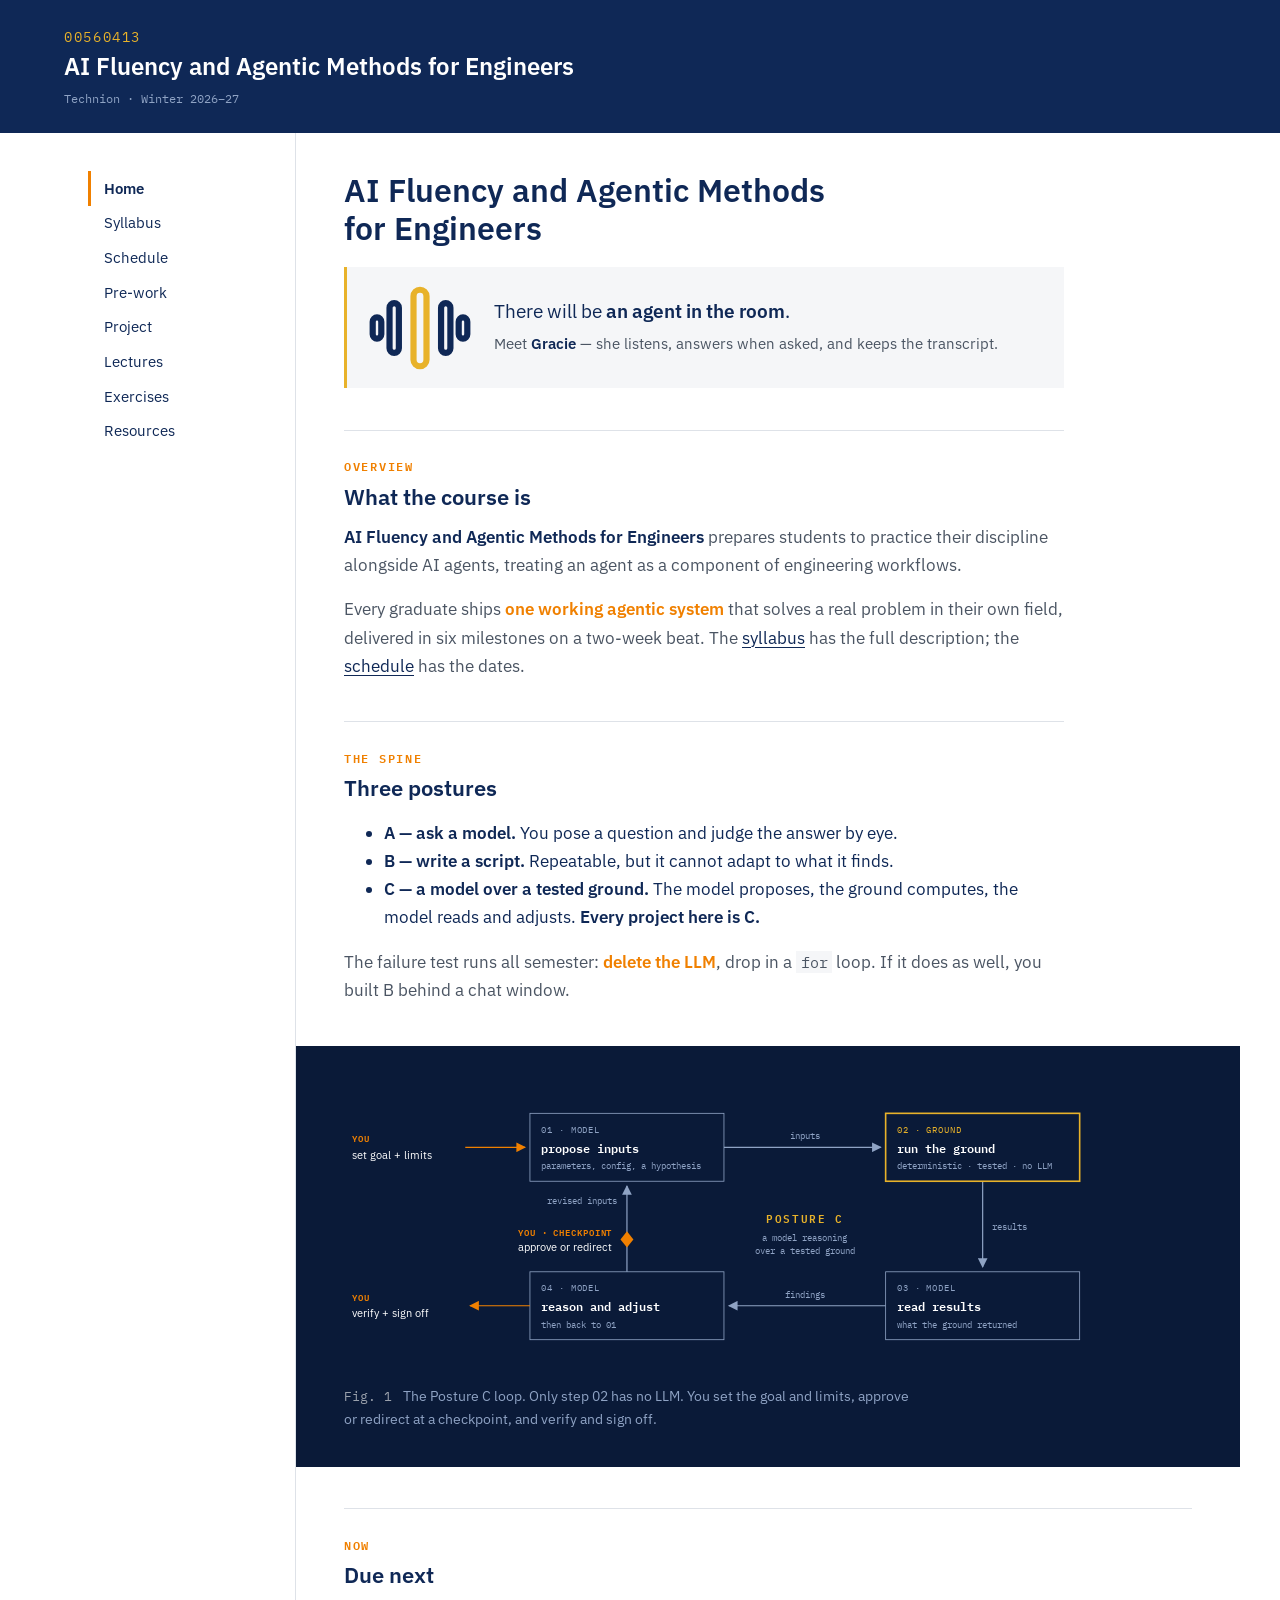
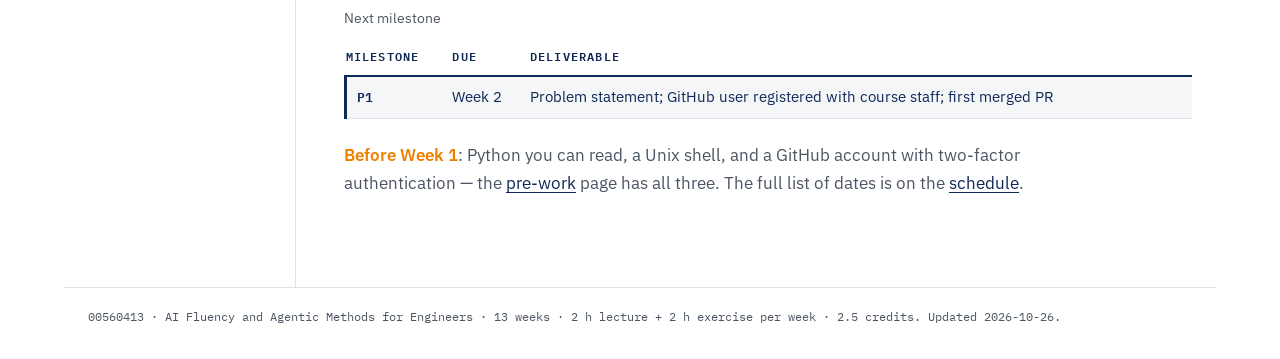
==== index.html @ b2367214 "Posture C loop: show where the human steps in" ====
<!DOCTYPE html>
<html lang="en">
<head>
<meta charset="utf-8">
<meta name="viewport" content="width=device-width, initial-scale=1">
<title>Home · 00560413 AI Fluency and Agentic Methods for Engineers</title>
<link rel="stylesheet" href="assets/site.css">
</head>
<body>
<a class="skip" href="#main">Skip to content</a>
<header class="masthead">
<p class="course-no">00560413</p>
<p class="course-title">AI Fluency and Agentic Methods for Engineers</p>
<p class="course-sub">Technion · Winter 2026–27</p>
</header>
<div class="layout">
<nav aria-label="Site"><ul>
<li><a href="index.html" aria-current="page">Home</a></li>
<li><a href="syllabus/index.html">Syllabus</a></li>
<li><a href="schedule/index.html">Schedule</a></li>
<li><a href="prework/index.html">Pre-work</a></li>
<li><a href="project/index.html">Project</a></li>
<li><a href="lectures/index.html">Lectures</a></li>
<li><a href="exercises/index.html">Exercises</a></li>
<li><a href="resources/index.html">Resources</a></li>
</ul></nav>
<main id="main">
<h1>AI Fluency and Agentic Methods for Engineers</h1>
<div class="hero"><div class="hero-art"><svg class="gracie" viewBox="-4 -4 156 129" role="img" aria-labelledby="gracie-title gracie-desc"><title id="gracie-title">Gracie</title><desc id="gracie-desc">Gracie's mark: five rounded bars of a sound wave, the tallest one gold, rising and falling as if listening.</desc><rect class="g-bar g-bar-0" x="3.05" y="44.50" width="12.90" height="32.00" rx="6.45" vector-effect="non-scaling-stroke"/><rect class="g-bar g-bar-1" x="28.30" y="23.25" width="14.00" height="74.50" rx="7.00" vector-effect="non-scaling-stroke"/><rect class="g-bar g-bar-2" x="64.25" y="3.10" width="19.50" height="114.80" rx="9.75" vector-effect="non-scaling-stroke"/><rect class="g-bar g-bar-3" x="105.60" y="23.30" width="14.00" height="74.40" rx="7.00" vector-effect="non-scaling-stroke"/><rect class="g-bar g-bar-4" x="132.05" y="44.50" width="12.90" height="32.00" rx="6.45" vector-effect="non-scaling-stroke"/></svg></div><div class="hero-copy"><p class="hero-lead">There will be <b>an agent in the room</b>.</p><p class="hero-sub">Meet <b>Gracie</b> — she listens, answers when asked, and keeps the transcript.</p></div></div>
<section id="what" aria-labelledby="what-h">
<p class="eyebrow">Overview</p>
<h2 id="what-h">What the course is</h2>
<p><strong>AI Fluency and Agentic Methods for Engineers</strong> prepares students to practice their discipline alongside AI agents, treating an agent as a component of engineering workflows.</p>
<p>Every graduate ships <span class="key">one working agentic system</span> that solves a real problem in their own field, delivered in six milestones on a two-week beat. The <a href="syllabus/index.html">syllabus</a> has the full description; the <a href="schedule/index.html">schedule</a> has the dates.</p>
</section>
<section id="postures" aria-labelledby="postures-h">
<p class="eyebrow">The spine</p>
<h2 id="postures-h">Three postures</h2>
<ul><li><strong>A — ask a model.</strong> You pose a question and judge the answer by eye.</li><li><strong>B — write a script.</strong> Repeatable, but it cannot adapt to what it finds.</li><li><strong>C — a model over a tested ground.</strong> The model proposes, the ground computes, the model reads and adjusts. <strong>Every project here is C.</strong></li></ul>
<p>The failure test runs all semester: <span class="key">delete the LLM</span>, drop in a <code>for</code> loop. If it does as well, you built B behind a chat window.</p>
</section>
<div class="band"><div class="band-inner">
<figure class="">
<svg class="loop" viewBox="-190 0 950 360" xmlns="http://www.w3.org/2000/svg" role="img" aria-labelledby="loop-t loop-d">
<title id="loop-t">The Posture C loop</title>
<desc id="loop-d">A closed loop of four steps. One: the model proposes inputs. Two: the deterministic, tested ground runs, with no LLM involved. Three: the model reads the results. Four: the model reasons and adjusts, then returns to step one. A human sets the goal and limits before step one, approves or redirects at a checkpoint between step four and step one, and verifies and signs off on the result.</desc>
<defs><marker id="ah" viewBox="0 0 10 10" refX="9" refY="5" markerWidth="8" markerHeight="8" orient="auto"><path class="head" d="M 0 0 L 10 5 L 0 10 z"/></marker><marker id="ah-you" viewBox="0 0 10 10" refX="9" refY="5" markerWidth="8" markerHeight="8" orient="auto"><path class="you-head" d="M 0 0 L 10 5 L 0 10 z"/></marker></defs>
<path class="arrow" d="M 280 82 L 474 82" marker-end="url(#ah)"/>
<text class="alabel" x="380" y="72" text-anchor="middle">inputs</text>
<path class="arrow" d="M 600 124 L 600 230" marker-end="url(#ah)"/>
<text class="alabel" x="612" y="184" text-anchor="start">results</text>
<path class="arrow" d="M 480 278 L 286 278" marker-end="url(#ah)"/>
<text class="alabel" x="380" y="268" text-anchor="middle">findings</text>
<path class="arrow" d="M 160 236 L 160 130" marker-end="url(#ah)"/>
<text class="alabel" x="148" y="152" text-anchor="end">revised inputs</text>
<g class="node"><rect x="40" y="40" width="240" height="84"/><text class="tag" x="54" y="64">01 · MODEL</text><text class="name" x="54" y="89">propose inputs</text><text class="sub" x="54" y="109">parameters, config, a hypothesis</text></g>
<g class="node ground"><rect x="480" y="40" width="240" height="84"/><text class="tag" x="494" y="64">02 · GROUND</text><text class="name" x="494" y="89">run the ground</text><text class="sub" x="494" y="109">deterministic · tested · no LLM</text></g>
<g class="node"><rect x="480" y="236" width="240" height="84"/><text class="tag" x="494" y="260">03 · MODEL</text><text class="name" x="494" y="285">read results</text><text class="sub" x="494" y="305">what the ground returned</text></g>
<g class="node"><rect x="40" y="236" width="240" height="84"/><text class="tag" x="54" y="260">04 · MODEL</text><text class="name" x="54" y="285">reason and adjust</text><text class="sub" x="54" y="305">then back to 01</text></g>
<text class="centre" x="380" y="176" text-anchor="middle">POSTURE C</text>
<text class="centre-sub" x="380" y="198" text-anchor="middle">a model reasoning</text>
<text class="centre-sub" x="380" y="214" text-anchor="middle">over a tested ground</text>
<g class="you"><text class="tag" x="-180" y="76">YOU</text><text class="role" x="-180" y="96">set goal + limits</text><path class="arrow" d="M -40 82 L 34 82" marker-end="url(#ah-you)"/></g>
<g class="you"><path class="gate" d="M 160 186 L 168 196 L 160 206 L 152 196 Z"/><text class="tag" x="142" y="192" text-anchor="end">YOU · CHECKPOINT</text><text class="role" x="142" y="210" text-anchor="end">approve or redirect</text></g>
<g class="you"><path class="arrow" d="M 40 278 L -34 278" marker-end="url(#ah-you)"/><text class="tag" x="-180" y="272">YOU</text><text class="role" x="-180" y="292">verify + sign off</text></g>
</svg>
<figcaption><span class="fignum">Fig. 1</span> The Posture C loop. Only step 02 has no LLM. You set the goal and limits, approve or redirect at a checkpoint, and verify and sign off.</figcaption>
</figure>
</div></div>
<section id="due" aria-labelledby="due-h">
<p class="eyebrow">Now</p>
<h2 id="due-h">Due next</h2>
<div class="table-wrap"><table>
<caption>Next milestone</caption>
<thead><tr>
<th scope="col">Milestone</th>
<th scope="col">Due</th>
<th scope="col">Deliverable</th>
</tr></thead><tbody>
<tr class="hl">
<th scope="row"><span class="mono">P1</span></th>
<td>Week 2</td>
<td>Problem statement; GitHub user registered with course staff; first merged PR</td>
</tr>
</tbody></table></div>
<p><span class="key">Before Week 1</span>: Python you can read, a Unix shell, and a GitHub account with two-factor authentication — the <a href="prework/index.html">pre-work</a> page has all three. The full list of dates is on the <a href="schedule/index.html">schedule</a>.</p>
</section>
</main>
</div>
<footer>
<p>00560413 · AI Fluency and Agentic Methods for Engineers · 13 weeks · 2 h lecture + 2 h exercise per week · 2.5 credits. Updated 2026-10-26.</p>
</footer>
</body>
</html>
---- assets/site.css ----
/* Fonts: IBM Plex (OFL), self-hosted. */
@font-face{font-family:"IBM Plex Sans";font-style:normal;font-weight:400;font-display:swap;src:url("fonts/ibm-plex-sans-latin-400-normal.woff2") format("woff2")}
@font-face{font-family:"IBM Plex Sans";font-style:italic;font-weight:400;font-display:swap;src:url("fonts/ibm-plex-sans-latin-400-italic.woff2") format("woff2")}
@font-face{font-family:"IBM Plex Sans";font-style:normal;font-weight:600;font-display:swap;src:url("fonts/ibm-plex-sans-latin-600-normal.woff2") format("woff2")}
@font-face{font-family:"IBM Plex Mono";font-style:normal;font-weight:400;font-display:swap;src:url("fonts/ibm-plex-mono-latin-400-normal.woff2") format("woff2")}
@font-face{font-family:"IBM Plex Mono";font-style:normal;font-weight:600;font-display:swap;src:url("fonts/ibm-plex-mono-latin-600-normal.woff2") format("woff2")}

:root{
  --navy:#0F2856; --deep-navy:#0A1A38; --white:#FFFFFF; --gold:#E8B22A;
  --orange:#F08000; --green:#2C7A3E; --crimson:#B11E2E; --steel:#8FA3C4;
  --body-gray:#4B5563; --muted:#9AA1AC; --hairline:#DEE2E8; --panel:#F5F6F8;
  --sans:"IBM Plex Sans",system-ui,-apple-system,"Segoe UI",Helvetica,Arial,sans-serif;
  --mono:"IBM Plex Mono",ui-monospace,"SF Mono",Menlo,Consolas,"Liberation Mono",monospace;
  --measure:72ch; --nav:13rem;
  /* SVG theme; overridden in print */
  --svg-fg:#FFFFFF; --svg-sub:var(--steel); --svg-line:var(--steel); --svg-accent:var(--gold);
}
*{box-sizing:border-box}
html{font-size:100%;-webkit-text-size-adjust:100%}
body{margin:0;background:var(--white);color:var(--navy);font-family:var(--sans);font-size:1.0625rem;line-height:1.65}
.skip{position:absolute;left:.5rem;top:-4rem;background:var(--white);color:var(--navy);border:2px solid var(--navy);padding:.4rem .8rem;z-index:10;font-family:var(--mono);font-size:.85rem}
.skip:focus{top:.5rem}
a{color:var(--navy);text-decoration:underline;text-decoration-thickness:1px;text-underline-offset:.18em}
a:hover{text-decoration-thickness:2px}
a:focus-visible{outline:2px solid var(--orange);outline-offset:2px}
code,.mono{font-family:var(--mono);font-size:.9em}
code{background:var(--panel);padding:.05em .3em}

/* Masthead: the navy band */
.masthead{background:var(--navy);padding:1.6rem max(1.5rem,calc((100vw - 72rem)/2)) 1.5rem}
.masthead p{margin:0}
.course-no{font-family:var(--mono);font-size:.85rem;letter-spacing:.12em;color:var(--gold)}
.course-title{font-size:1.5rem;font-weight:600;line-height:1.3;color:var(--white);margin-top:.2rem!important}
.course-sub{font-family:var(--mono);font-size:.78rem;color:var(--steel);margin-top:.35rem!important}

/* Layout */
.layout{display:grid;grid-template-columns:var(--nav) minmax(0,1fr);max-width:72rem;margin:0 auto;padding:0 1.5rem}
nav{border-right:1px solid var(--hairline);padding:2.4rem 1rem 2rem 0}
nav ul{list-style:none;margin:0;padding:0;position:sticky;top:1.5rem}
nav li{margin:0}
nav a,nav .pending{display:block;padding:.3rem 0 .3rem .8rem;border-left:3px solid transparent;text-decoration:none;font-size:.95rem}
nav a:hover{text-decoration:underline}
nav a[aria-current]{font-weight:600;border-left-color:var(--orange)}
nav .pending{color:var(--body-gray)}
nav small{font-family:var(--mono);font-size:.7rem}
main{padding:2.4rem 0 3rem 3rem;min-width:0}
main>*{max-width:var(--measure)}
main>.band,main>section:has(table){max-width:none}

h1{font-size:2rem;line-height:1.2;font-weight:600;margin:0 0 1.2rem;max-width:26ch}
h2{font-size:1.35rem;line-height:1.3;font-weight:600;margin:0 0 .8rem}
section{margin:0 0 2.6rem;padding-top:1.6rem;border-top:1px solid var(--hairline)}
section>p,section>aside{max-width:var(--measure)}
p{margin:0 0 1rem;color:var(--body-gray)}
strong{color:var(--navy);font-weight:600}
.eyebrow{font-family:var(--mono);font-size:.78rem;font-weight:600;letter-spacing:.14em;text-transform:uppercase;color:var(--orange);margin:0 0 .35rem}
.key{color:var(--orange);font-weight:600}

/* Callout: text colour and a hairline rule, no filled box */
.callout{border-left:2px solid var(--hairline);padding:.1rem 0 .1rem 1rem;margin:1.4rem 0}
.callout p{margin:0}
.callout .label{font-family:var(--mono);font-size:.85rem}
.callout.good .label{color:var(--green)}
.callout.warn .label{color:var(--crimson)}

/* Figures */
figure{margin:0}
figcaption{font-size:.88rem;color:var(--body-gray);margin-top:.8rem;max-width:var(--measure)}
.fignum{font-family:var(--mono);font-size:.8rem;color:var(--muted);margin-right:.5rem}
.band{background:var(--deep-navy);margin:2.6rem calc(-1 * 3rem) 2.6rem calc(-1 * 3rem);padding:2.2rem 3rem}
.band-inner{max-width:48rem}
.band figcaption{color:var(--steel)}
svg.loop{display:block;width:100%;height:auto;font-family:var(--mono)}
.loop .node rect{fill:none;stroke:var(--svg-line);stroke-width:1}
.loop .node.ground rect{stroke:var(--svg-accent);stroke-width:2}
.loop .tag{font-size:11px;letter-spacing:.1em;fill:var(--svg-sub)}
.loop .ground .tag{fill:var(--svg-accent)}
.loop .name{font-size:15px;font-weight:600;fill:var(--svg-fg)}
.loop .sub{font-size:11px;fill:var(--svg-sub)}
.loop .arrow{fill:none;stroke:var(--svg-line);stroke-width:1.5}
.loop .head{fill:var(--svg-line)}
.loop .alabel{font-size:11px;fill:var(--svg-sub)}
.loop .centre{font-size:14px;font-weight:600;letter-spacing:.14em;fill:var(--svg-accent)}
.loop .centre-sub{font-size:11px;fill:var(--svg-sub)}
/* The human marks, in orange: the one colour in the figure that is not the machine's. */
.loop .you .tag{fill:var(--orange);font-weight:600}
.loop .you .role{font-family:var(--sans);font-size:13px;fill:var(--svg-fg)}
.loop .you .arrow{stroke:var(--orange)}
.loop .you-head,.loop .gate{fill:var(--orange)}

/* Tables */
.table-wrap{overflow-x:auto;margin:1.2rem 0 1.4rem}
table{border-collapse:collapse;width:100%;font-size:.93rem;line-height:1.45}
caption{caption-side:top;text-align:left;font-size:.88rem;color:var(--body-gray);padding-bottom:.6rem;max-width:var(--measure)}
th,td{text-align:left;vertical-align:top;padding:.6rem .8rem .6rem 0;border-bottom:1px solid var(--hairline)}
thead th{font-family:var(--mono);font-size:.75rem;font-weight:600;letter-spacing:.1em;text-transform:uppercase;border-bottom:2px solid var(--navy);color:var(--navy)}
tbody th{font-family:var(--mono);font-weight:600;white-space:nowrap}
tr.hl>*{background:var(--panel)}
tr.hl>:first-child{padding-left:.6rem}
tr.hl>th:first-child{border-left:3px solid var(--navy)}
.note{display:block;font-size:.85rem;color:var(--body-gray);font-style:italic;margin-top:.15rem}
.none{color:var(--body-gray)}
table.schedule td:nth-child(2){width:30%}
table.schedule td:nth-child(3){width:20%}
table.schedule tr.open td:nth-child(2) strong{font-family:var(--mono)}
tr.open>*{border-bottom-style:dashed}

footer{border-top:1px solid var(--hairline);max-width:72rem;margin:0 auto;padding:1.2rem 1.5rem 2rem}
footer p{font-family:var(--mono);font-size:.75rem;color:var(--body-gray);margin:0}

/* ---- Hero: Gracie -------------------------------------------------------
   Small on purpose. A hairline rule and a panel tint, no filled colour block:
   the house rule is that meaning travels in the text, and a hero that shouts
   would be the first thing on the site to break it. */
/* Gold, not orange, for the rule. Orange already means "you are here" in the nav and marks the
   one key term per section; spending it on decoration would blunt it. Gold ties the rule to
   Gracie's own voice bars, which is the only thing in the hero it should be pointing at. */
.hero{display:flex;align-items:center;gap:1.4rem;margin:0 0 2.6rem;padding:1.1rem 1.3rem;
      background:var(--panel);border-left:3px solid var(--gold)}
.hero-art{flex:0 0 auto;line-height:0}
.hero-copy{min-width:0}
.hero-lead{font-size:1.18rem;line-height:1.35;margin:0!important;color:var(--navy)}
.hero-sub{font-size:.95rem;line-height:1.55;margin:.45rem 0 0!important;color:var(--body-gray)}
.hero-sub b{color:var(--navy)}

.gracie{width:104px;height:auto;display:block}
/* Gracie's mark is drawn with strokes, like the master icon: pills, not slabs. */
.g-bar{fill:none;stroke:var(--navy);stroke-width:6.2}
.g-bar-2{stroke:var(--gold)}
/* The bars breathe. `fill-box` puts each bar's origin at its own centre, so the row grows
   about the shared centre line the way the logo is built; `non-scaling-stroke` on the rects
   keeps the outline from fattening as they scale, which is what would make a traced logo stop
   looking like the logo. Phases are offset so it reads as a voice and not a heartbeat. */
.g-bar{transform-box:fill-box;transform-origin:50% 50%;
       animation:g-talk 1.2s linear infinite}

/* Why this is a sampled sine on `linear` and not two keyframes on `ease-in-out alternate`,
   which is what it was until 2026-10-26 and read as if the animation kept lagging:
   `ease-in-out` leaves AND arrives at zero velocity, and `alternate` makes the next swing
   start from that same stopped end, so the two flat parts meet and every bar visibly holds
   still at the top and at the bottom of each swing. Five bars each stalling twice a cycle is
   the stutter, and no amount of re-timing a two-keyframe alternate removes it, because the
   dwell is the timing function's shape rather than its duration.
   A sine never stops; it only reverses. These are its values at eighths of a turn, which
   `linear` then joins with straight segments. Eighths on purpose: the peak lands exactly on
   the 25% keyframe and the trough on 75%, so neither extreme sits between two equal samples
   where linear interpolation would reintroduce the flat spot this is here to remove. */
@keyframes g-talk{
  0%     {transform:scaleY(.890)}
  12.5%  {transform:scaleY(.968)}
  25%    {transform:scaleY(1)}
  37.5%  {transform:scaleY(.968)}
  50%    {transform:scaleY(.890)}
  62.5%  {transform:scaleY(.812)}
  75%    {transform:scaleY(.780)}
  87.5%  {transform:scaleY(.812)}
  100%   {transform:scaleY(.890)}
}
/* Floor at .78, not lower. This is a brand mark before it is a toy: at .62 the two short outer
   pills collapse to circles and the thing stops being Gracie's logo while it moves. The sine
   is centred on .89 so that floor and a ceiling of 1 are the two ends of one swing. */

/* Five close-but-unequal periods rather than one period with five offsets. With a shared
   period the whole row re-synchronises on every cycle and the eye catches the repeat, which
   is the other thing that makes a loop look mechanical. These do not share a common multiple
   worth noticing, so the row keeps rearranging itself. The negative delays start each bar
   mid-swing, so nothing lines up at load either. */
.g-bar-0{animation-duration:1.13s;animation-delay:-.81s}
.g-bar-1{animation-duration:1.31s;animation-delay:-.29s}
.g-bar-2{animation-duration:1.19s;animation-delay:-.62s}
.g-bar-3{animation-duration:1.37s;animation-delay:-.11s}
.g-bar-4{animation-duration:1.07s;animation-delay:-.47s}

@media (prefers-reduced-motion:reduce){
  .g-bar{animation:none;transform:none}
}

@media (max-width:52rem){
  .layout{display:block}
  nav{border-right:0;border-bottom:1px solid var(--hairline);padding:1rem 0}
  nav ul{position:static;display:flex;flex-wrap:wrap;gap:0 1.2rem}
  nav a,nav .pending{border-left:0;border-bottom:3px solid transparent;padding:.3rem 0}
  nav a[aria-current]{border-bottom-color:var(--orange)}
  main{padding:1.6rem 0 2rem}
  .band{margin-left:-1.5rem;margin-right:-1.5rem;padding:1.6rem 1.5rem}
  .masthead{padding-left:1.5rem;padding-right:1.5rem}
  .table-wrap table{min-width:40rem}
  .hero{gap:1rem;padding:1rem}
  .gracie{width:64px}
  .hero-lead{font-size:1.05rem}
}

@media print{
  @page{size:A4;margin:16mm 14mm}
  :root{--svg-fg:#0F2856;--svg-sub:#4B5563;--svg-line:#0F2856;--svg-accent:#0F2856}
  body{font-size:10pt;line-height:1.45;color:#000}
  .skip,nav{display:none}
  .masthead{background:none;padding:0 0 .6rem;border-bottom:1.5pt solid var(--navy)}
  .course-no,.course-title,.course-sub{color:var(--navy)}
  .layout{display:block;padding:0;max-width:none}
  main{padding:1rem 0}
  main>*,main>section:has(table){max-width:none}
  .band{background:none;margin:1rem 0;padding:0;border-top:1px solid var(--hairline);border-bottom:1px solid var(--hairline)}
  .band-inner{max-width:none;padding:1rem 0}
  .band figcaption{color:var(--body-gray)}
  a{color:var(--navy)}
  main a[href]::after{content:" (" attr(href) ")";font-family:var(--mono);font-size:.8em;color:var(--body-gray);word-break:break-all}
  section,tr,figure{break-inside:avoid}
  h1,h2{break-after:avoid}
  .table-wrap{overflow:visible}
  table{font-size:8.5pt}
  .table-wrap table{min-width:0}
  tr.hl>*{background:none}
  tr.hl>th:first-child{border-left:3px solid #000}
  thead{display:table-header-group}
  footer{padding:.6rem 0 0}
}
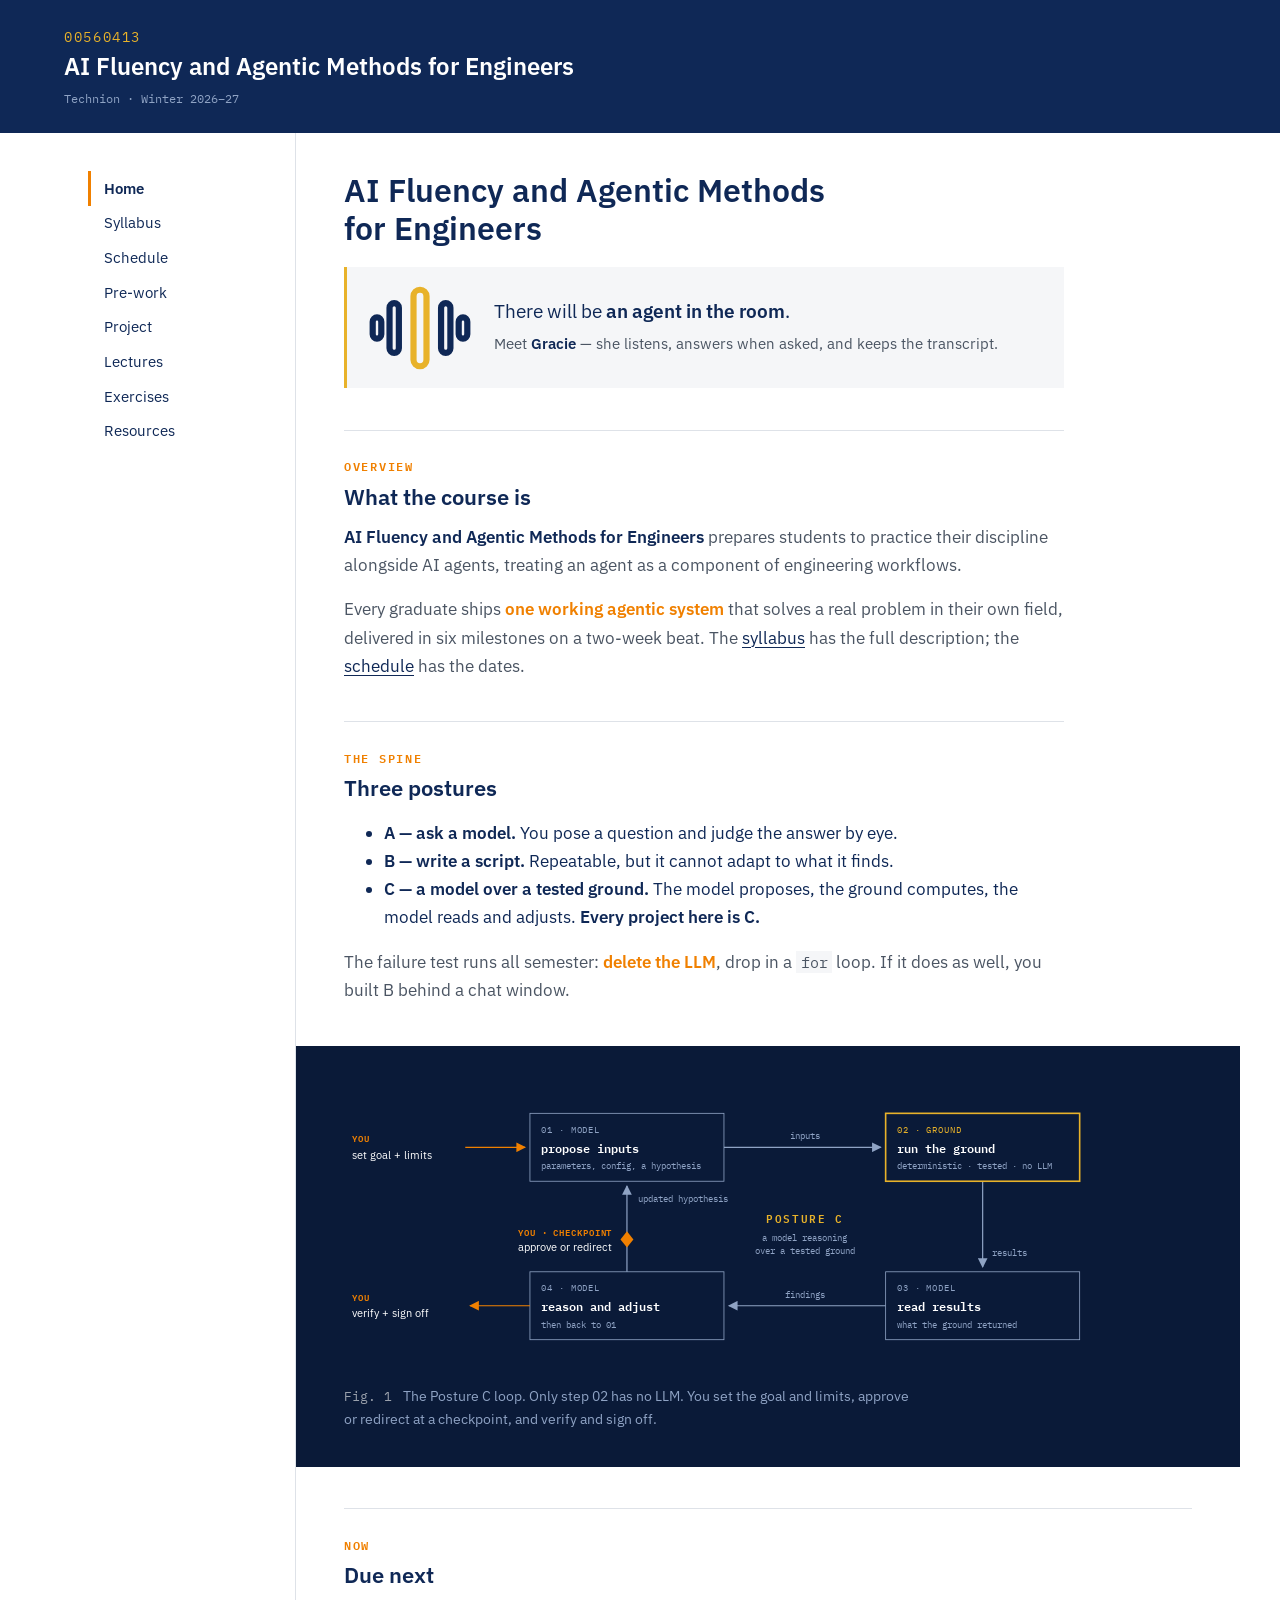
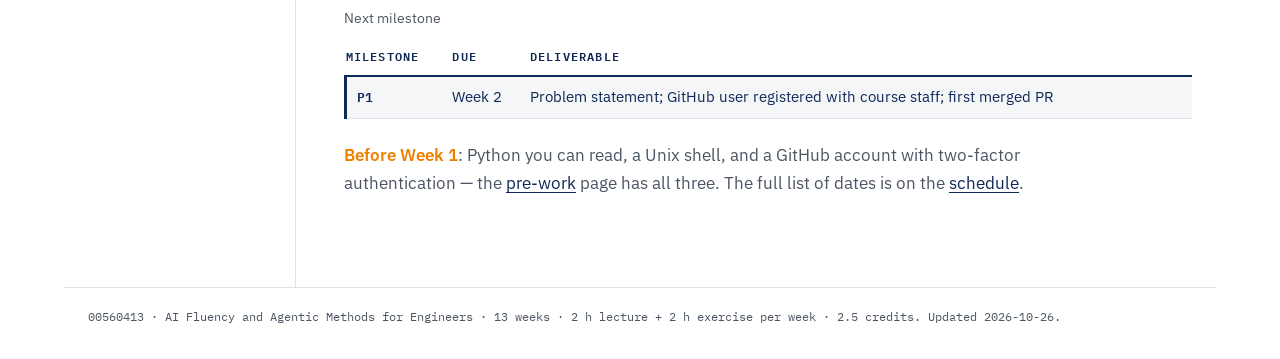
==== commit 19804f9b: "Posture C loop: 'updated hypothesis' on the return arrow" ====
--- a/index.html
+++ b/index.html
@@ -48,11 +48,11 @@
 <path class="arrow" d="M 280 82 L 474 82" marker-end="url(#ah)"/>
 <text class="alabel" x="380" y="72" text-anchor="middle">inputs</text>
 <path class="arrow" d="M 600 124 L 600 230" marker-end="url(#ah)"/>
-<text class="alabel" x="612" y="184" text-anchor="start">results</text>
+<text class="alabel" x="612" y="216" text-anchor="start">results</text>
 <path class="arrow" d="M 480 278 L 286 278" marker-end="url(#ah)"/>
 <text class="alabel" x="380" y="268" text-anchor="middle">findings</text>
 <path class="arrow" d="M 160 236 L 160 130" marker-end="url(#ah)"/>
-<text class="alabel" x="148" y="152" text-anchor="end">revised inputs</text>
+<text class="alabel" x="174" y="150" text-anchor="start">updated hypothesis</text>
 <g class="node"><rect x="40" y="40" width="240" height="84"/><text class="tag" x="54" y="64">01 · MODEL</text><text class="name" x="54" y="89">propose inputs</text><text class="sub" x="54" y="109">parameters, config, a hypothesis</text></g>
 <g class="node ground"><rect x="480" y="40" width="240" height="84"/><text class="tag" x="494" y="64">02 · GROUND</text><text class="name" x="494" y="89">run the ground</text><text class="sub" x="494" y="109">deterministic · tested · no LLM</text></g>
 <g class="node"><rect x="480" y="236" width="240" height="84"/><text class="tag" x="494" y="260">03 · MODEL</text><text class="name" x="494" y="285">read results</text><text class="sub" x="494" y="305">what the ground returned</text></g>
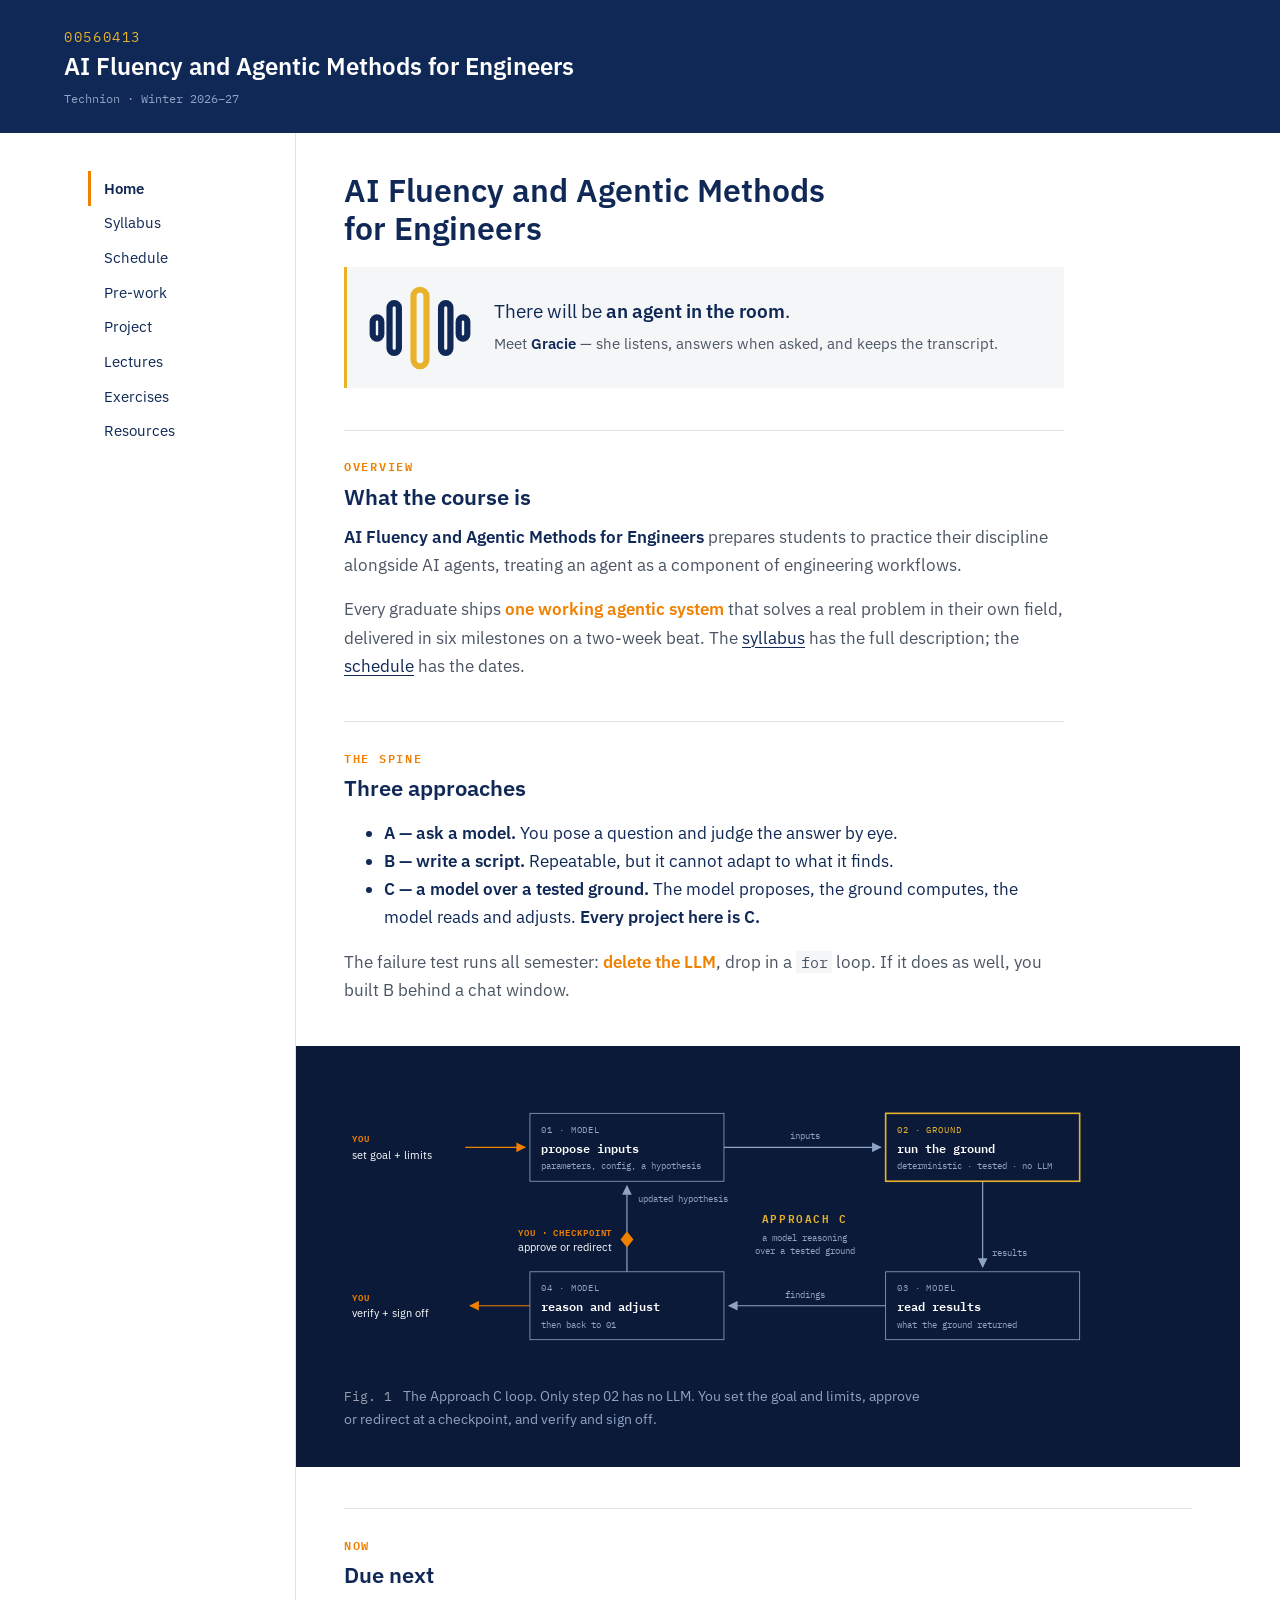
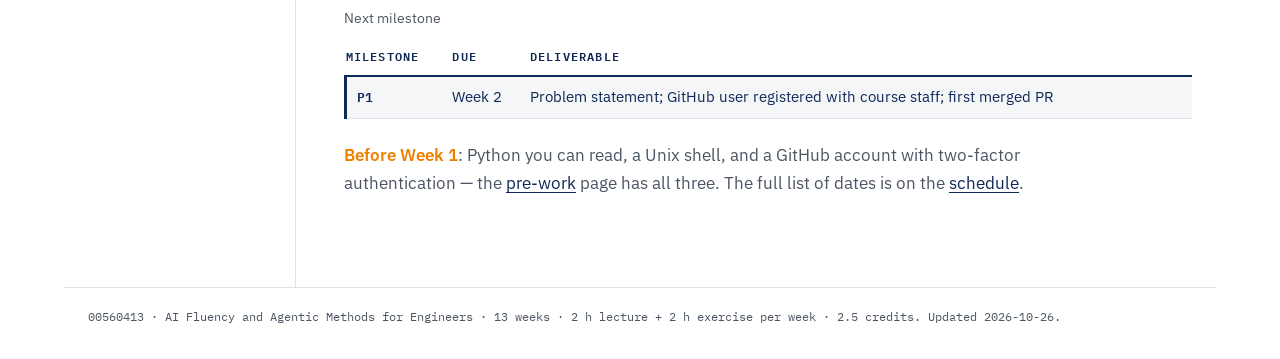
==== commit 4d198f7b: "Publish site: three postures renamed to three approaches" ====
--- a/index.html
+++ b/index.html
@@ -33,16 +33,16 @@
 <p><strong>AI Fluency and Agentic Methods for Engineers</strong> prepares students to practice their discipline alongside AI agents, treating an agent as a component of engineering workflows.</p>
 <p>Every graduate ships <span class="key">one working agentic system</span> that solves a real problem in their own field, delivered in six milestones on a two-week beat. The <a href="syllabus/index.html">syllabus</a> has the full description; the <a href="schedule/index.html">schedule</a> has the dates.</p>
 </section>
-<section id="postures" aria-labelledby="postures-h">
+<section id="approaches" aria-labelledby="approaches-h">
 <p class="eyebrow">The spine</p>
-<h2 id="postures-h">Three postures</h2>
+<h2 id="approaches-h">Three approaches</h2>
 <ul><li><strong>A — ask a model.</strong> You pose a question and judge the answer by eye.</li><li><strong>B — write a script.</strong> Repeatable, but it cannot adapt to what it finds.</li><li><strong>C — a model over a tested ground.</strong> The model proposes, the ground computes, the model reads and adjusts. <strong>Every project here is C.</strong></li></ul>
 <p>The failure test runs all semester: <span class="key">delete the LLM</span>, drop in a <code>for</code> loop. If it does as well, you built B behind a chat window.</p>
 </section>
 <div class="band"><div class="band-inner">
 <figure class="">
 <svg class="loop" viewBox="-190 0 950 360" xmlns="http://www.w3.org/2000/svg" role="img" aria-labelledby="loop-t loop-d">
-<title id="loop-t">The Posture C loop</title>
+<title id="loop-t">The Approach C loop</title>
 <desc id="loop-d">A closed loop of four steps. One: the model proposes inputs. Two: the deterministic, tested ground runs, with no LLM involved. Three: the model reads the results. Four: the model reasons and adjusts, then returns to step one. A human sets the goal and limits before step one, approves or redirects at a checkpoint between step four and step one, and verifies and signs off on the result.</desc>
 <defs><marker id="ah" viewBox="0 0 10 10" refX="9" refY="5" markerWidth="8" markerHeight="8" orient="auto"><path class="head" d="M 0 0 L 10 5 L 0 10 z"/></marker><marker id="ah-you" viewBox="0 0 10 10" refX="9" refY="5" markerWidth="8" markerHeight="8" orient="auto"><path class="you-head" d="M 0 0 L 10 5 L 0 10 z"/></marker></defs>
 <path class="arrow" d="M 280 82 L 474 82" marker-end="url(#ah)"/>
@@ -57,14 +57,14 @@
 <g class="node ground"><rect x="480" y="40" width="240" height="84"/><text class="tag" x="494" y="64">02 · GROUND</text><text class="name" x="494" y="89">run the ground</text><text class="sub" x="494" y="109">deterministic · tested · no LLM</text></g>
 <g class="node"><rect x="480" y="236" width="240" height="84"/><text class="tag" x="494" y="260">03 · MODEL</text><text class="name" x="494" y="285">read results</text><text class="sub" x="494" y="305">what the ground returned</text></g>
 <g class="node"><rect x="40" y="236" width="240" height="84"/><text class="tag" x="54" y="260">04 · MODEL</text><text class="name" x="54" y="285">reason and adjust</text><text class="sub" x="54" y="305">then back to 01</text></g>
-<text class="centre" x="380" y="176" text-anchor="middle">POSTURE C</text>
+<text class="centre" x="380" y="176" text-anchor="middle">APPROACH C</text>
 <text class="centre-sub" x="380" y="198" text-anchor="middle">a model reasoning</text>
 <text class="centre-sub" x="380" y="214" text-anchor="middle">over a tested ground</text>
 <g class="you"><text class="tag" x="-180" y="76">YOU</text><text class="role" x="-180" y="96">set goal + limits</text><path class="arrow" d="M -40 82 L 34 82" marker-end="url(#ah-you)"/></g>
 <g class="you"><path class="gate" d="M 160 186 L 168 196 L 160 206 L 152 196 Z"/><text class="tag" x="142" y="192" text-anchor="end">YOU · CHECKPOINT</text><text class="role" x="142" y="210" text-anchor="end">approve or redirect</text></g>
 <g class="you"><path class="arrow" d="M 40 278 L -34 278" marker-end="url(#ah-you)"/><text class="tag" x="-180" y="272">YOU</text><text class="role" x="-180" y="292">verify + sign off</text></g>
 </svg>
-<figcaption><span class="fignum">Fig. 1</span> The Posture C loop. Only step 02 has no LLM. You set the goal and limits, approve or redirect at a checkpoint, and verify and sign off.</figcaption>
+<figcaption><span class="fignum">Fig. 1</span> The Approach C loop. Only step 02 has no LLM. You set the goal and limits, approve or redirect at a checkpoint, and verify and sign off.</figcaption>
 </figure>
 </div></div>
 <section id="due" aria-labelledby="due-h">
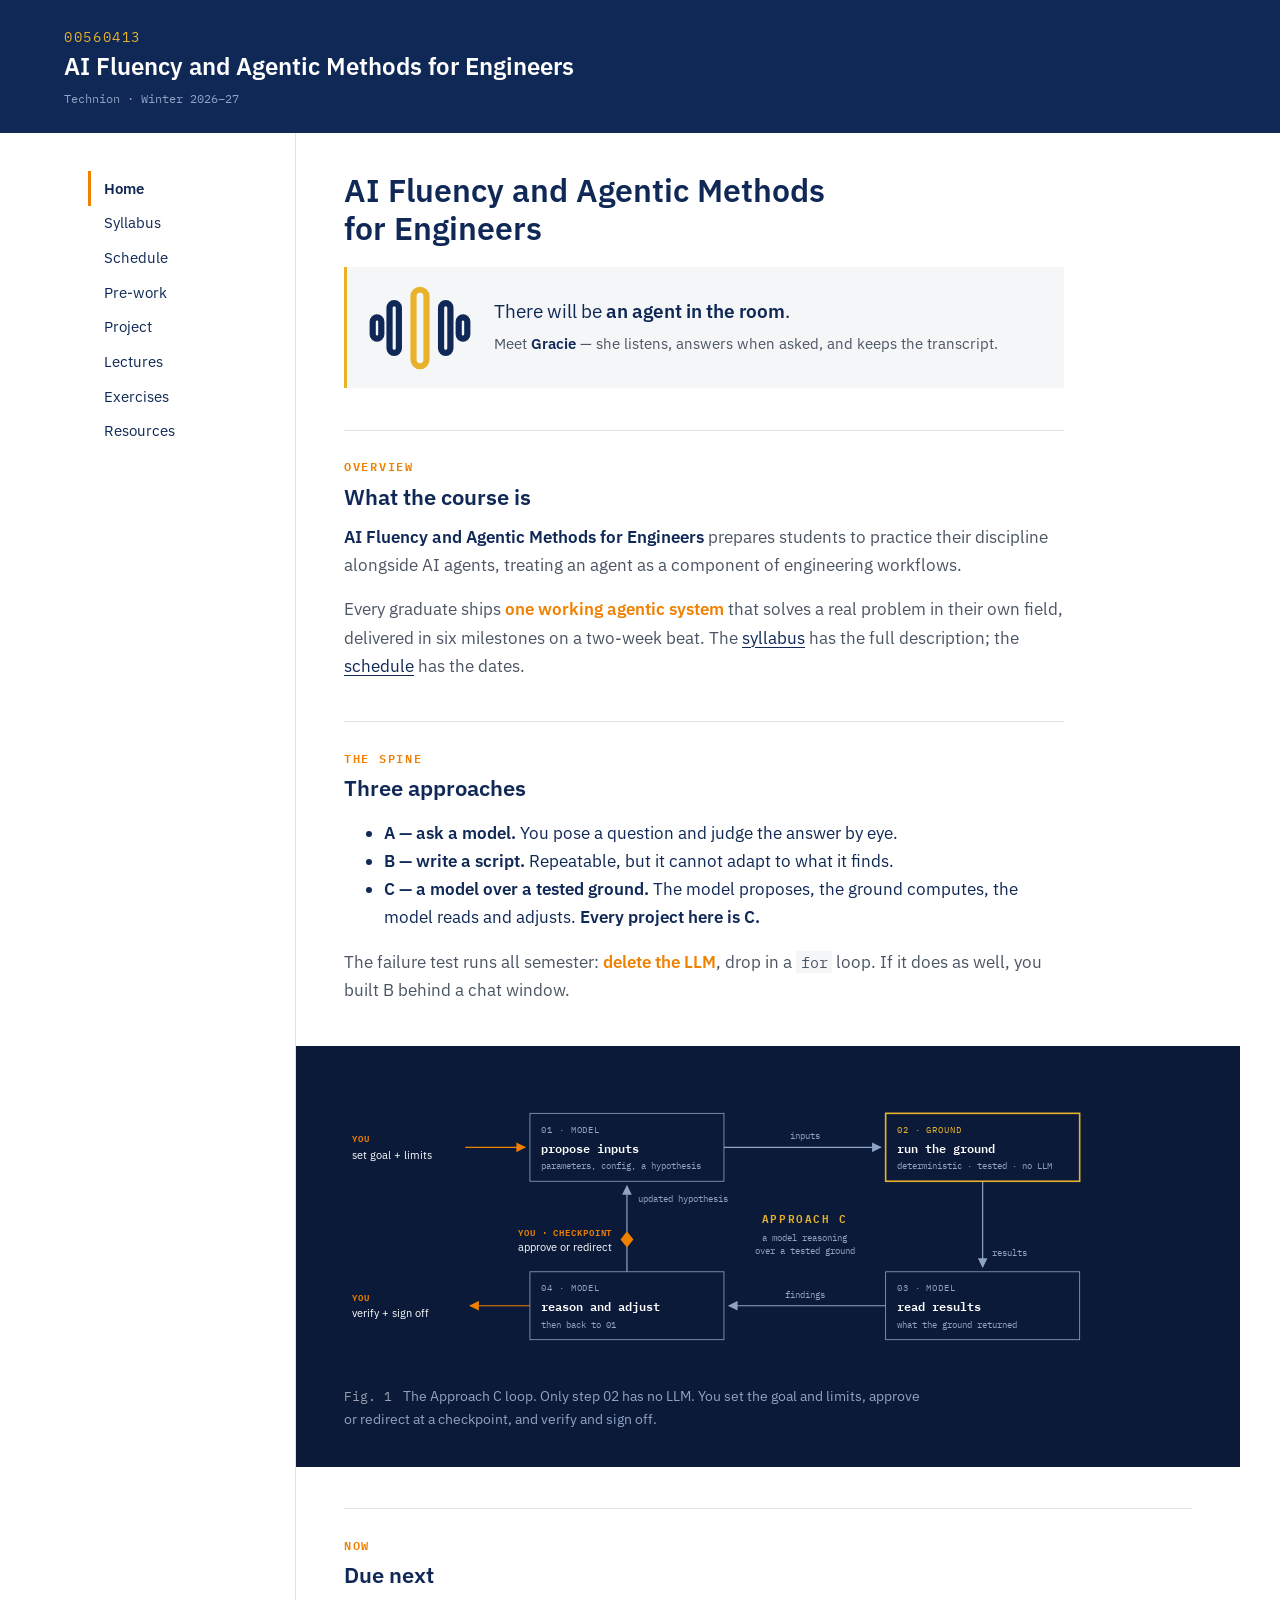
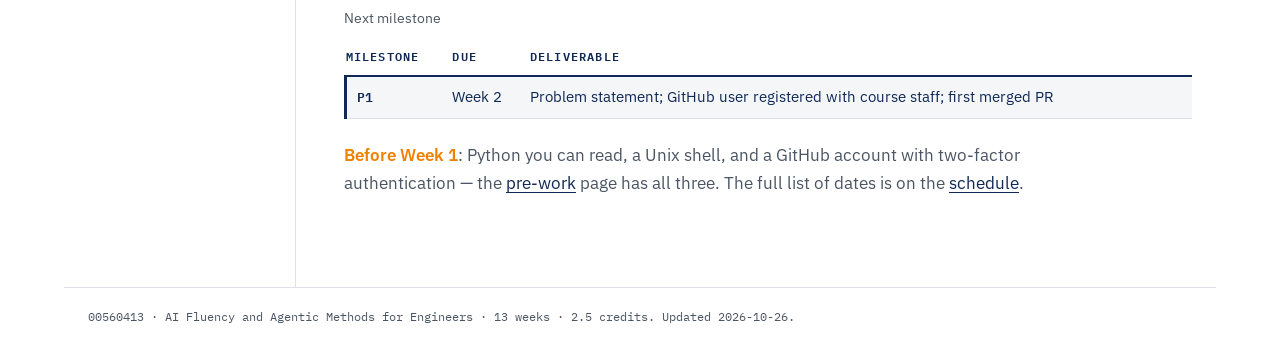
==== commit 3b72108c: "Publish site: footer without weekly hours" ====
--- a/index.html
+++ b/index.html
@@ -88,7 +88,7 @@
 </main>
 </div>
 <footer>
-<p>00560413 · AI Fluency and Agentic Methods for Engineers · 13 weeks · 2 h lecture + 2 h exercise per week · 2.5 credits. Updated 2026-10-26.</p>
+<p>00560413 · AI Fluency and Agentic Methods for Engineers · 13 weeks · 2.5 credits. Updated 2026-10-26.</p>
 </footer>
 </body>
 </html>
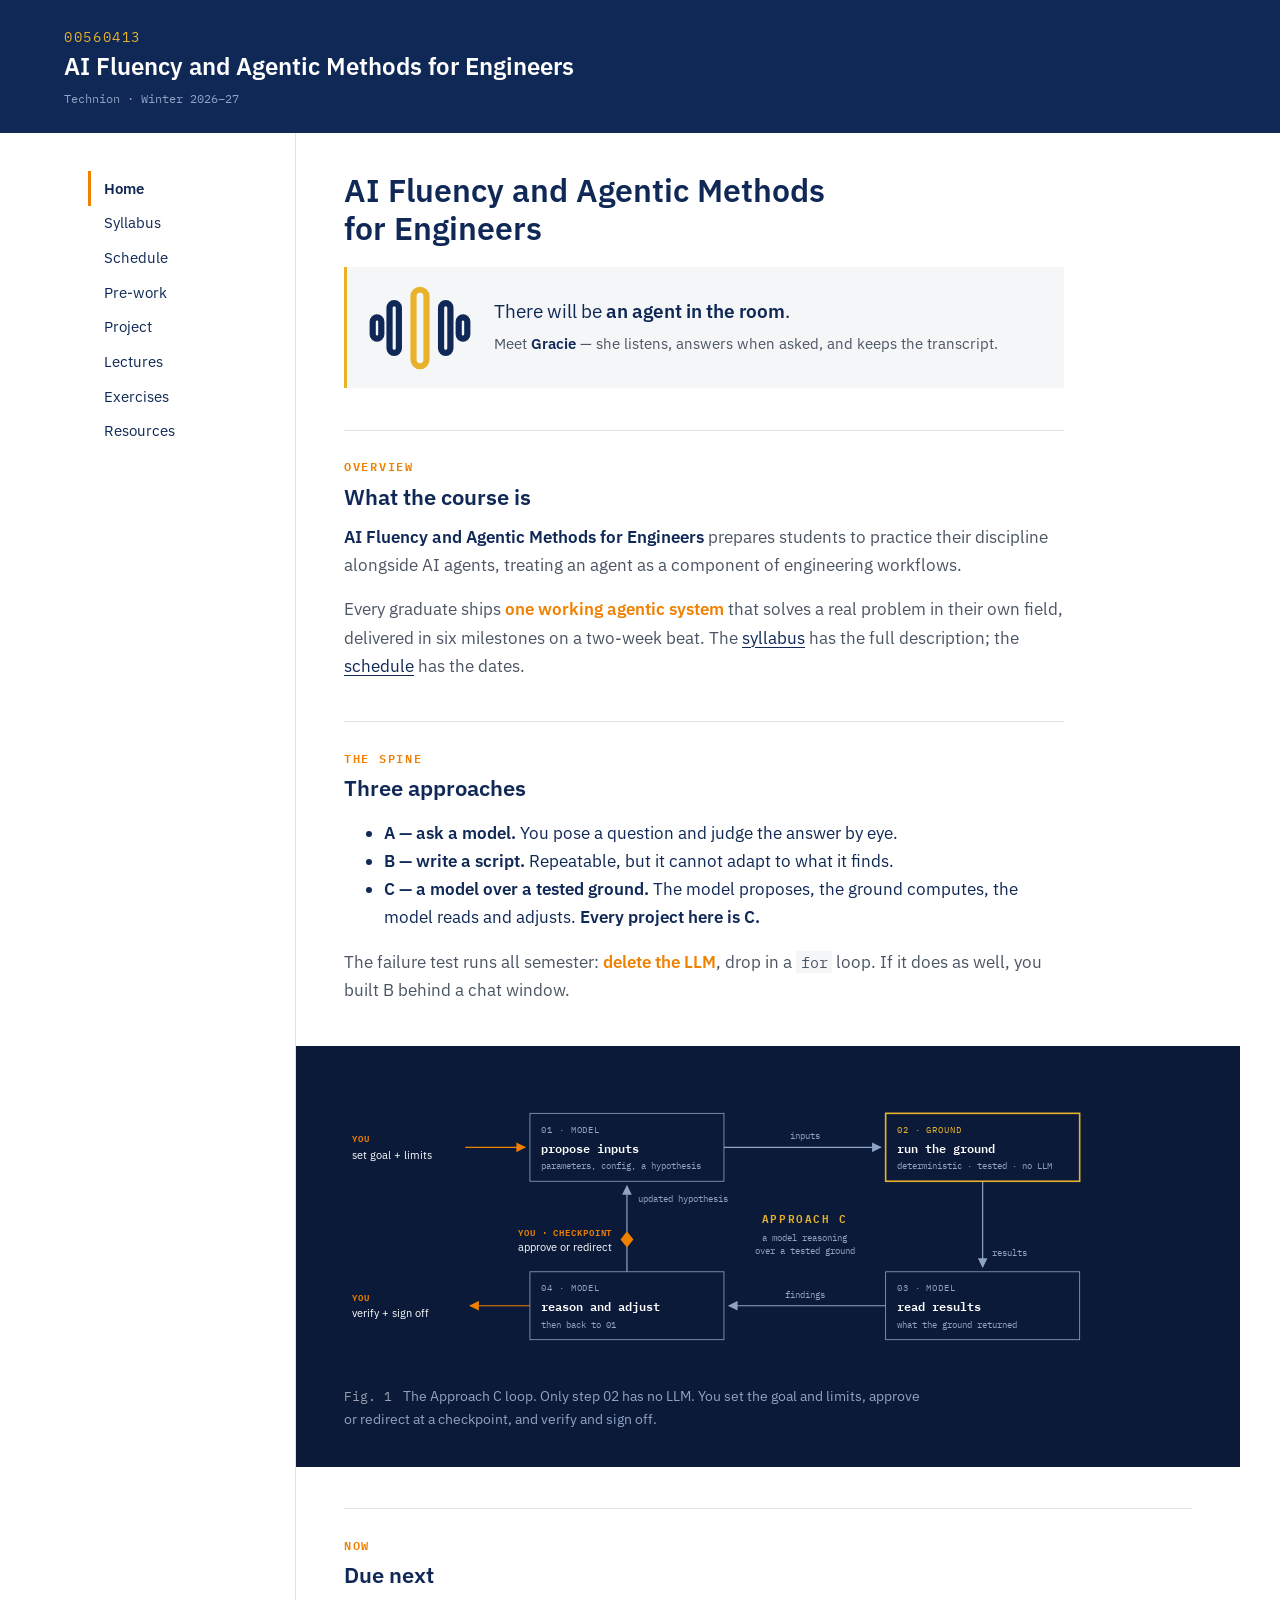
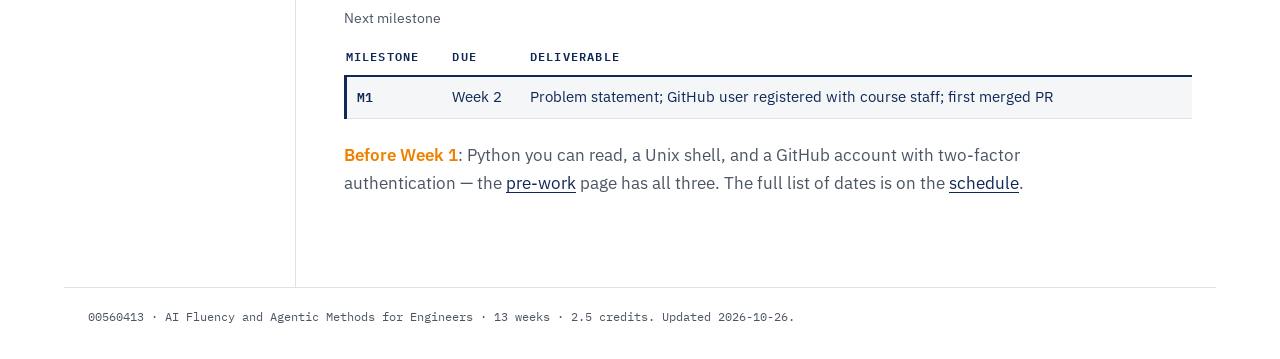
==== commit 352652a9: "Publish site: milestones renamed M1-M6" ====
--- a/index.html
+++ b/index.html
@@ -78,7 +78,7 @@
 <th scope="col">Deliverable</th>
 </tr></thead><tbody>
 <tr class="hl">
-<th scope="row"><span class="mono">P1</span></th>
+<th scope="row"><span class="mono">M1</span></th>
 <td>Week 2</td>
 <td>Problem statement; GitHub user registered with course staff; first merged PR</td>
 </tr>
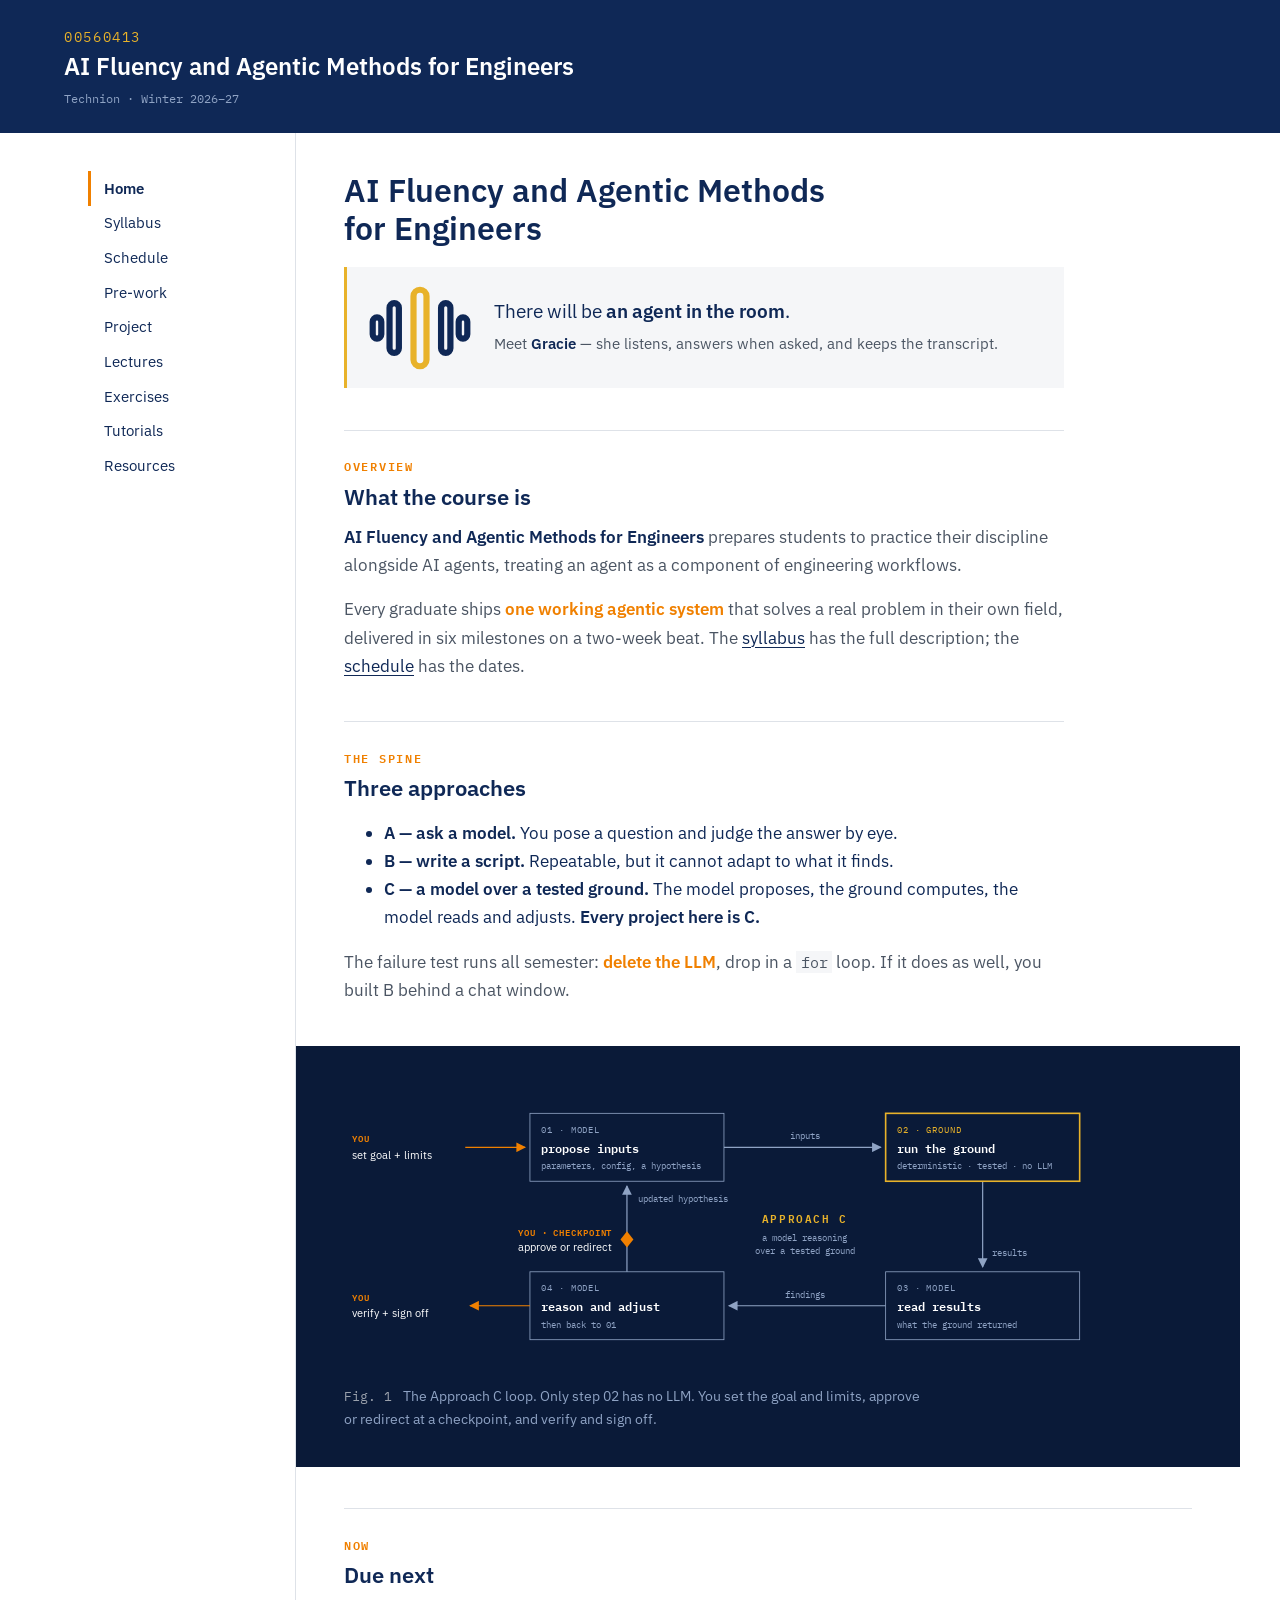
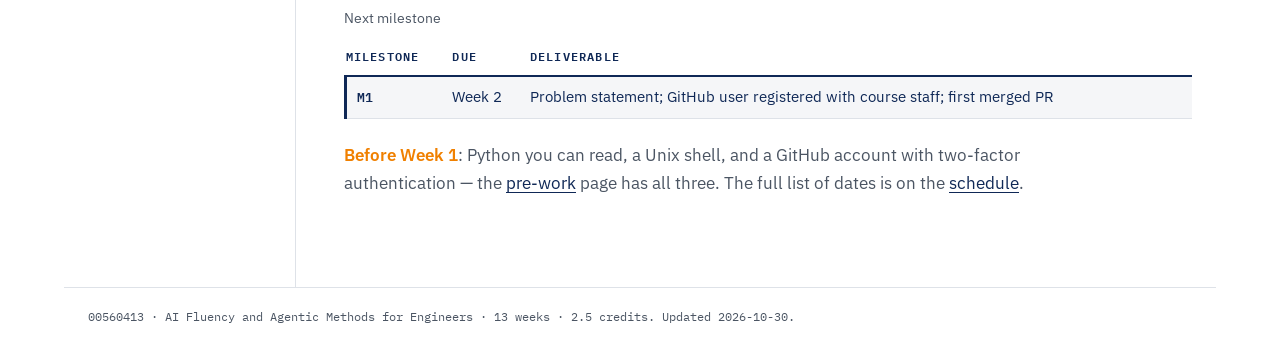
==== commit 869264dc: "Tutorials tab, friendlier Exercises page, anonymised proposal template - tutorials/index.html (new):" ====
--- a/index.html
+++ b/index.html
@@ -22,6 +22,7 @@
 <li><a href="project/index.html">Project</a></li>
 <li><a href="lectures/index.html">Lectures</a></li>
 <li><a href="exercises/index.html">Exercises</a></li>
+<li><a href="tutorials/index.html">Tutorials</a></li>
 <li><a href="resources/index.html">Resources</a></li>
 </ul></nav>
 <main id="main">
@@ -88,7 +89,7 @@
 </main>
 </div>
 <footer>
-<p>00560413 · AI Fluency and Agentic Methods for Engineers · 13 weeks · 2.5 credits. Updated 2026-10-26.</p>
+<p>00560413 · AI Fluency and Agentic Methods for Engineers · 13 weeks · 2.5 credits. Updated 2026-10-30.</p>
 </footer>
 </body>
 </html>
--- a/assets/site.css
+++ b/assets/site.css
@@ -215,3 +215,89 @@
   thead{display:table-header-group}
   footer{padding:.6rem 0 0}
 }
+
+/* ---- Exercises week cards and the Tutorials page (added 2026-10-30) -----
+   Scoped to new classes only; nothing above is restyled. Same house rules:
+   hairlines and a navy left rule, not filled colour blocks. A milestone week
+   gets the panel tint and the 3px navy rule that tr.hl gives it on Schedule,
+   so the two pages mark milestones the same way. Orange stays for focus. */
+
+/* Week overview on Exercises: 13 compact tiles, 7 to a row. */
+/* It is a <nav>, so reset the site nav's rule and padding; .week-jump a outranks nav a. */
+.week-jump{margin:1.4rem 0 .5rem;padding:0;border:0}
+.week-jump ol{list-style:none;margin:0;padding:0;display:grid;grid-template-columns:repeat(7,minmax(0,1fr));gap:.4rem}
+.week-jump li{margin:0}
+.week-jump a{display:flex;flex-direction:column;justify-content:flex-start;gap:.15rem;min-height:3.4rem;padding:.45rem .55rem;
+             border:1px solid var(--hairline);text-decoration:none;font-family:var(--mono);line-height:1.2}
+.week-jump a:hover{border-color:var(--navy);text-decoration:none}
+.week-jump .wk{font-size:.9rem;font-weight:600}
+.week-jump .tag{font-size:.72rem;color:var(--body-gray)}
+.week-jump li.ms a{background:var(--panel);border-left:3px solid var(--navy)}
+.week-jump-key{font-size:.88rem;margin:0 0 1.6rem}
+
+/* One card per week. */
+.weeks{display:grid;gap:1rem}
+.week{border:1px solid var(--hairline);padding:1rem 1.2rem 1.1rem;scroll-margin-top:1rem}
+.week.ms{border-left:3px solid var(--navy)}
+.week h3{font-size:1.1rem;line-height:1.35;font-weight:600;margin:0 0 .5rem}
+.week h3 .mono{display:inline-block;min-width:2.6em;margin-right:.35rem;color:var(--body-gray)}
+.week ul{margin:0;padding-left:1.2rem;color:var(--body-gray)}
+.week li{margin:.15rem 0}
+.week .callout{margin:.9rem 0 0}
+.week-tut{margin-top:.9rem;padding-top:.7rem;border-top:1px solid var(--hairline)}
+.week-tut p{margin:.15rem 0;font-size:.95rem}
+.week-tut .label{display:inline-block;min-width:5.5rem;font-family:var(--mono);font-size:.75rem;font-weight:600;
+                 letter-spacing:.1em;text-transform:uppercase;color:var(--navy)}
+
+/* Tutorials page: a 16:9 viewer for each deck, wider than the reading measure.
+   Both the intro and the week sections are widened, so their hairlines end at the
+   same place; their paragraphs keep the measure through section>p. */
+main>section.tutorial,main>section.tutorials-intro{max-width:none}
+.tutorial .tut-covers{margin-bottom:1.2rem}
+.deck{margin:0 0 .4rem}
+.deck-frame{position:relative;aspect-ratio:16/9;width:100%;background:var(--deep-navy);border:1px solid var(--hairline)}
+.deck-frame iframe{position:absolute;inset:0;width:100%;height:100%;border:0;display:block}
+/* Focus is inside the deck's own document, which CSS cannot see from here; a few lines of
+   script on the Tutorials page set .is-focused on the frame that holds it. */
+.deck-frame:focus-within,.deck-frame.is-focused{outline:2px solid var(--orange);outline-offset:2px}
+/* The deck turns slides on the mouse wheel and on swipes, so it would trap page scrolling.
+   The page script adds .is-inert (pointer events pass to a cover) until the reader clicks
+   or tabs into the deck, and puts it back when the pointer leaves or focus moves on.
+   Without the script none of this applies and the frame behaves as a plain iframe. */
+.deck-frame.is-inert iframe{pointer-events:none}
+.deck-cover{display:none}
+.deck-frame.is-inert .deck-cover{display:flex;position:absolute;inset:0;align-items:flex-end;justify-content:flex-end;
+  padding:.6rem;cursor:pointer;background:transparent}
+.deck-cover span{font-family:var(--mono);font-size:.75rem;font-weight:600;line-height:1.3;padding:.3rem .6rem;
+  background:var(--navy);color:var(--white);border:1px solid var(--white)}
+.tut-actions{list-style:none;margin:1.1rem 0 1.8rem;padding:0;display:flex;flex-wrap:wrap;gap:.6rem}
+.tut-actions li{margin:0}
+.btn{display:inline-block;font-family:var(--mono);font-size:.85rem;font-weight:600;line-height:1.3;
+     padding:.55rem .9rem;border:1px solid var(--navy);color:var(--navy);text-decoration:none}
+.btn:hover{background:var(--panel);text-decoration:none}
+.btn.primary{border-width:2px;padding:calc(.55rem - 1px) calc(.9rem - 1px)}
+.tutorial h3{font-size:1.05rem;font-weight:600;margin:0 0 .5rem;scroll-margin-top:1rem}
+.tut-files{list-style:none;margin:0 0 1rem;padding:0;max-width:var(--measure)}
+.tut-files li{display:flex;flex-wrap:wrap;align-items:baseline;gap:.2rem 1rem;padding:.5rem 0;border-bottom:1px solid var(--hairline)}
+.tut-files li:first-child{border-top:1px solid var(--hairline)}
+.tut-files a{flex:0 0 13rem}
+.tut-files span{flex:1 1 14rem;font-size:.93rem;color:var(--body-gray)}
+/* Keep a file name whole: project-proposal.md must not break at its hyphen. */
+.week-tut code,.tut-files code{white-space:nowrap}
+
+/* The Tutorials entry makes nine nav items; a slightly tighter gap keeps the phone nav
+   to two rows at 390 px, as it was with eight. */
+@media (max-width:52rem){
+  nav ul{column-gap:1rem}
+}
+@media (max-width:30rem){
+  .week-jump ol{grid-template-columns:repeat(4,minmax(0,1fr))}
+  .week{padding:.9rem 1rem 1rem}
+  .week-tut .label{display:block;min-width:0}
+  .tut-files a{flex-basis:auto}
+}
+@media print{
+  .week-jump,.deck,.tut-actions{display:none}
+  .week{border:0;border-top:1px solid var(--hairline);padding:.6rem 0;break-inside:avoid}
+  .week.ms{border-left:3px solid #000;padding-left:.6rem}
+}
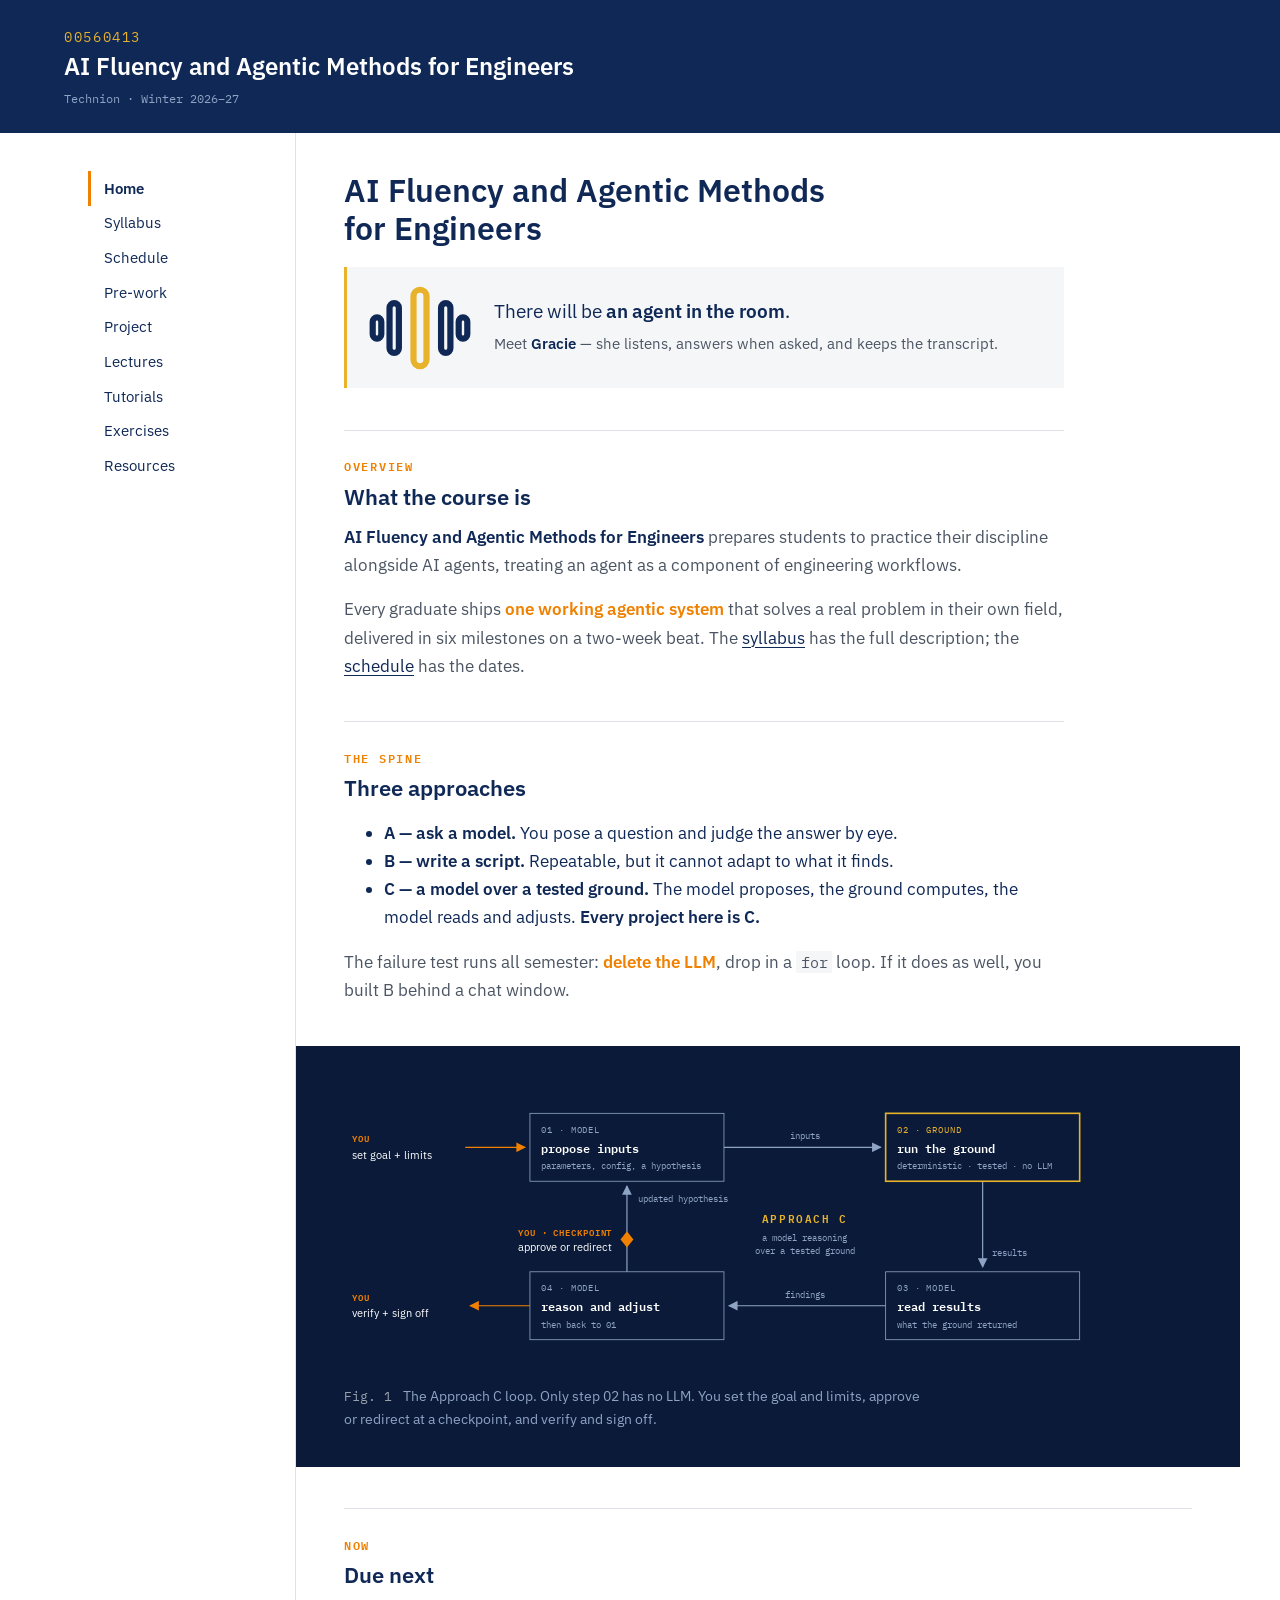
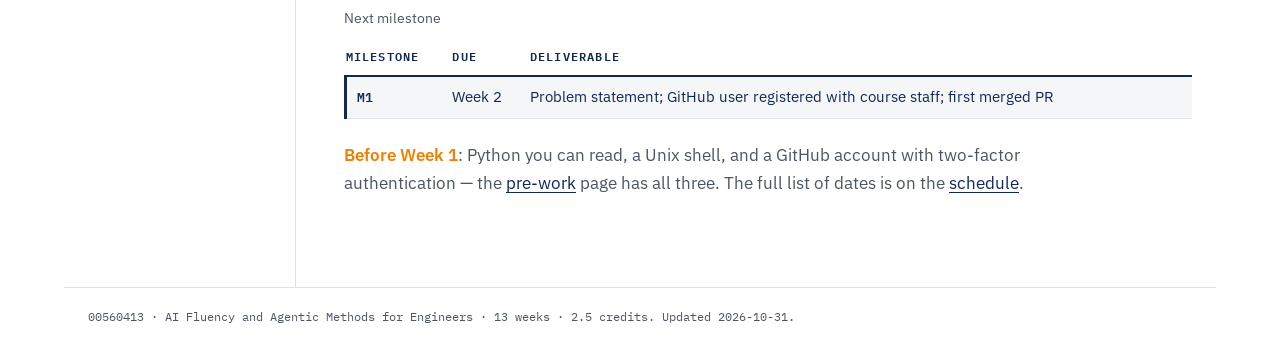
==== commit 7e41e34b: "Exercises as one timeline, Tutorials above Exercises, phone deck card, favicon - exercises/index.htm" ====
--- a/index.html
+++ b/index.html
@@ -5,6 +5,8 @@
 <meta name="viewport" content="width=device-width, initial-scale=1">
 <title>Home · 00560413 AI Fluency and Agentic Methods for Engineers</title>
 <link rel="stylesheet" href="assets/site.css">
+<link rel="icon" href="assets/favicon.png" type="image/png" sizes="32x32">
+<link rel="icon" href="assets/favicon.svg" type="image/svg+xml">
 </head>
 <body>
 <a class="skip" href="#main">Skip to content</a>
@@ -21,8 +23,8 @@
 <li><a href="prework/index.html">Pre-work</a></li>
 <li><a href="project/index.html">Project</a></li>
 <li><a href="lectures/index.html">Lectures</a></li>
+<li><a href="tutorials/index.html">Tutorials</a></li>
 <li><a href="exercises/index.html">Exercises</a></li>
-<li><a href="tutorials/index.html">Tutorials</a></li>
 <li><a href="resources/index.html">Resources</a></li>
 </ul></nav>
 <main id="main">
@@ -89,7 +91,7 @@
 </main>
 </div>
 <footer>
-<p>00560413 · AI Fluency and Agentic Methods for Engineers · 13 weeks · 2.5 credits. Updated 2026-10-30.</p>
+<p>00560413 · AI Fluency and Agentic Methods for Engineers · 13 weeks · 2.5 credits. Updated 2026-10-31.</p>
 </footer>
 </body>
 </html>
--- a/assets/site.css
+++ b/assets/site.css
@@ -216,38 +216,11 @@
   footer{padding:.6rem 0 0}
 }
 
-/* ---- Exercises week cards and the Tutorials page (added 2026-10-30) -----
+/* ---- Tutorials page (added 2026-10-30) ----------------------------------
    Scoped to new classes only; nothing above is restyled. Same house rules:
-   hairlines and a navy left rule, not filled colour blocks. A milestone week
-   gets the panel tint and the 3px navy rule that tr.hl gives it on Schedule,
-   so the two pages mark milestones the same way. Orange stays for focus. */
-
-/* Week overview on Exercises: 13 compact tiles, 7 to a row. */
-/* It is a <nav>, so reset the site nav's rule and padding; .week-jump a outranks nav a. */
-.week-jump{margin:1.4rem 0 .5rem;padding:0;border:0}
-.week-jump ol{list-style:none;margin:0;padding:0;display:grid;grid-template-columns:repeat(7,minmax(0,1fr));gap:.4rem}
-.week-jump li{margin:0}
-.week-jump a{display:flex;flex-direction:column;justify-content:flex-start;gap:.15rem;min-height:3.4rem;padding:.45rem .55rem;
-             border:1px solid var(--hairline);text-decoration:none;font-family:var(--mono);line-height:1.2}
-.week-jump a:hover{border-color:var(--navy);text-decoration:none}
-.week-jump .wk{font-size:.9rem;font-weight:600}
-.week-jump .tag{font-size:.72rem;color:var(--body-gray)}
-.week-jump li.ms a{background:var(--panel);border-left:3px solid var(--navy)}
-.week-jump-key{font-size:.88rem;margin:0 0 1.6rem}
-
-/* One card per week. */
-.weeks{display:grid;gap:1rem}
-.week{border:1px solid var(--hairline);padding:1rem 1.2rem 1.1rem;scroll-margin-top:1rem}
-.week.ms{border-left:3px solid var(--navy)}
-.week h3{font-size:1.1rem;line-height:1.35;font-weight:600;margin:0 0 .5rem}
-.week h3 .mono{display:inline-block;min-width:2.6em;margin-right:.35rem;color:var(--body-gray)}
-.week ul{margin:0;padding-left:1.2rem;color:var(--body-gray)}
-.week li{margin:.15rem 0}
-.week .callout{margin:.9rem 0 0}
-.week-tut{margin-top:.9rem;padding-top:.7rem;border-top:1px solid var(--hairline)}
-.week-tut p{margin:.15rem 0;font-size:.95rem}
-.week-tut .label{display:inline-block;min-width:5.5rem;font-family:var(--mono);font-size:.75rem;font-weight:600;
-                 letter-spacing:.1em;text-transform:uppercase;color:var(--navy)}
+   hairlines and a navy rule, not filled colour blocks. Orange stays for focus.
+   (The Exercises week cards that shared this section were replaced on
+   2026-10-31 by the timeline at the end of this file.) */
 
 /* Tutorials page: a 16:9 viewer for each deck, wider than the reading measure.
    Both the intro and the week sections are widened, so their hairlines end at the
@@ -283,7 +256,7 @@
 .tut-files a{flex:0 0 13rem}
 .tut-files span{flex:1 1 14rem;font-size:.93rem;color:var(--body-gray)}
 /* Keep a file name whole: project-proposal.md must not break at its hyphen. */
-.week-tut code,.tut-files code{white-space:nowrap}
+.tut-files code{white-space:nowrap}
 
 /* The Tutorials entry makes nine nav items; a slightly tighter gap keeps the phone nav
    to two rows at 390 px, as it was with eight. */
@@ -291,13 +264,99 @@
   nav ul{column-gap:1rem}
 }
 @media (max-width:30rem){
-  .week-jump ol{grid-template-columns:repeat(4,minmax(0,1fr))}
-  .week{padding:.9rem 1rem 1rem}
-  .week-tut .label{display:block;min-width:0}
   .tut-files a{flex-basis:auto}
 }
 @media print{
-  .week-jump,.deck,.tut-actions{display:none}
-  .week{border:0;border-top:1px solid var(--hairline);padding:.6rem 0;break-inside:avoid}
-  .week.ms{border-left:3px solid #000;padding-left:.6rem}
-}
+  .deck,.tut-actions{display:none}
+}
+
+/* ---- Exercises timeline (2026-10-31) -------------------------------------
+   Replaces the overview grid and the week cards. The thirteen weeks are one
+   column: on the left a narrow rail with the week number and a marker on a
+   hairline (an open circle for a week, a filled square for a milestone week,
+   and the milestone number under it); the week's content to its right. The
+   rail is the overview, so there is no second list of weeks. A milestone is
+   marked as Schedule marks it (tr.hl): the panel tint and a 3px navy rule,
+   here on the one box that holds the milestone line, whose label keeps the
+   crimson that callout.warn gave it. The week number and the milestone tag
+   belong to the h3 and are only positioned into the rail, so a screen
+   reader hears "W02 git, GitHub, and the Setup Gate". On a phone the rail
+   goes and both sit inline in the heading, to give the lists their width. */
+.tl-section{--tl-num:3.3rem;--tl-line:4.15rem;--tl-body:5.4rem;--tl-h:1.12rem;--tl-lh:1.35}
+.tl-key{font-size:.88rem;margin:0 0 1.8rem}
+.tl-key-sq{display:inline-block;vertical-align:-.05em;margin-right:.3rem;width:11px;height:11px;
+  border:1.5px solid var(--navy);background:var(--navy)}
+.tl{list-style:none;margin:0;padding:0}
+.tl-week{position:relative;margin:0;padding:0 0 2.1rem var(--tl-body);scroll-margin-top:1rem}
+.tl-week:last-child{padding-bottom:0}
+/* The rail: a hairline from this week's marker down to the next one. */
+.tl-week::after{content:"";position:absolute;left:var(--tl-line);top:calc(var(--tl-h) * var(--tl-lh) / 2);
+  bottom:calc(var(--tl-h) * var(--tl-lh) / -2);border-left:1px solid var(--hairline)}
+.tl-week:last-child::after{display:none}
+/* The marker: an open circle for a week, a filled square for a milestone week. */
+.tl-week::before{content:"";position:absolute;z-index:1;width:9px;height:9px;left:calc(var(--tl-line) - 4px);
+  top:calc(var(--tl-h) * var(--tl-lh) / 2 - 4.5px);border:1.5px solid var(--navy);border-radius:50%;background:var(--white)}
+.tl-week.ms::before{width:11px;height:11px;left:calc(var(--tl-line) - 5px);top:calc(var(--tl-h) * var(--tl-lh) / 2 - 5.5px);
+  border-radius:0;background:var(--navy)}
+.tl-week h3{font-size:var(--tl-h);line-height:var(--tl-lh);font-weight:600;margin:0 0 .4rem}
+.tl-week h3 .mono{position:absolute;left:0;top:0;width:var(--tl-num);font-size:.85rem;font-weight:600;
+  line-height:calc(var(--tl-h) * var(--tl-lh));color:var(--navy)}
+/* The milestone tag is generated from data-ms on the h3, so the heading's own text stays exactly the
+   week title; the "/ ''" form keeps the tag out of what a screen reader announces (the shaded box
+   under the list says "M1 due this week." in words). Browsers without that form use the first line. */
+.tl-tag::after{content:attr(data-ms);content:attr(data-ms) / "";position:absolute;left:0;top:calc(var(--tl-h) * var(--tl-lh) + .1rem);
+  font-family:var(--mono);font-size:.72rem;font-weight:600;line-height:1.3;letter-spacing:.04em;color:var(--crimson)}
+.tl-week ul{margin:0;padding-left:1.15rem;list-style:disc;line-height:1.5;color:var(--body-gray)}
+.tl-week li{margin:.12rem 0}
+.tl-due{margin:.85rem 0 0;padding:.5rem .8rem .5rem .75rem;background:var(--panel);border-left:3px solid var(--navy)}
+.tl-due p{margin:0;font-size:.97rem;line-height:1.5}
+/* Code in the shaded box drops its chip: on the panel tint the chip's padding read as stray spaces, "( AGENTS.md )". The mono face still marks it. */
+.tl-due code{background:none;padding:0}
+.tl-due .label{font-family:var(--mono);font-size:.85rem;color:var(--crimson);margin-right:.2rem}
+/* A hanging label: the links, and the file list on its own line, start at one indent. */
+.tl-mat{margin:.85rem 0 0;padding-left:5.6rem;font-size:.95rem;line-height:1.6}
+.tl-mat .label{display:inline-block;width:5.6rem;margin-left:-5.6rem;margin-right:-.225rem;font-family:var(--mono);font-size:.72rem;font-weight:600;
+  letter-spacing:.1em;text-transform:uppercase;color:var(--navy)}
+/* Keep a file name whole: project-proposal.md must not break at its hyphen. */
+.tl-mat code{white-space:nowrap}
+@media (max-width:30rem){
+  .tl-key-marks{display:none}
+  .tl-week{padding:1rem 0 1.3rem;border-top:1px solid var(--hairline)}
+  .tl-week:last-child{padding-bottom:0}
+  .tl-week::before,.tl-week::after{display:none}
+  .tl-week h3 .mono{position:static;display:inline;width:auto;margin-right:.35rem;line-height:inherit}
+  .tl-tag::after{position:static;display:inline-block;margin-left:.45rem;font-size:.75rem;line-height:1}
+  .tl-due{padding:.5rem .65rem}
+  .tl-mat{padding-left:0}
+  .tl-mat .label{display:block;width:auto;margin:0}
+}
+@media print{
+  .tl-key{display:none}
+  .tl-week{break-inside:avoid;padding-bottom:1rem}
+  .tl-due{background:none;border-left-color:#000}
+}
+
+/* ---- Tutorials on a phone (2026-10-31) -----------------------------------
+   Below 600 px a 16:9 frame is too small to read slides in, so the frame is
+   replaced by a still of the deck's title slide that opens the deck in the
+   whole window. Pure CSS: both are in the page, the width picks one. */
+.deck-still{display:none}
+@media (max-width:37.5rem){
+  .deck-frame{display:none}
+  .deck-still{display:block;position:relative;border:1px solid var(--hairline);text-decoration:none;line-height:0}
+  .deck-still img{display:block;width:100%;height:auto}
+  .deck-still-cta{position:absolute;right:.6rem;bottom:.6rem;font-family:var(--mono);font-size:.85rem;font-weight:600;
+    line-height:1.3;padding:.45rem .75rem;background:var(--navy);color:var(--white);border:1px solid var(--white)}
+  .deck-still:hover .deck-still-cta{text-decoration:underline}
+  /* The still already opens the deck full screen; one link to it, not two in a row. */
+  .tut-actions li:has(>.btn.primary){display:none}
+}
+
+/* ---- Home page band at mid widths (2026-10-31) ---------------------------
+   .band bleeds 3rem past main on both sides. Below about 76.5rem the right
+   side has only the layout's 1.5rem gutter (plus a scrollbar's width of
+   margin), so a 3rem bleed made the page scroll sideways (24 px at 1024 px).
+   Here the band stops at the edge of the layout instead. */
+@media screen and (max-width:76.5rem){
+  .band{margin-right:-1.5rem}
+}
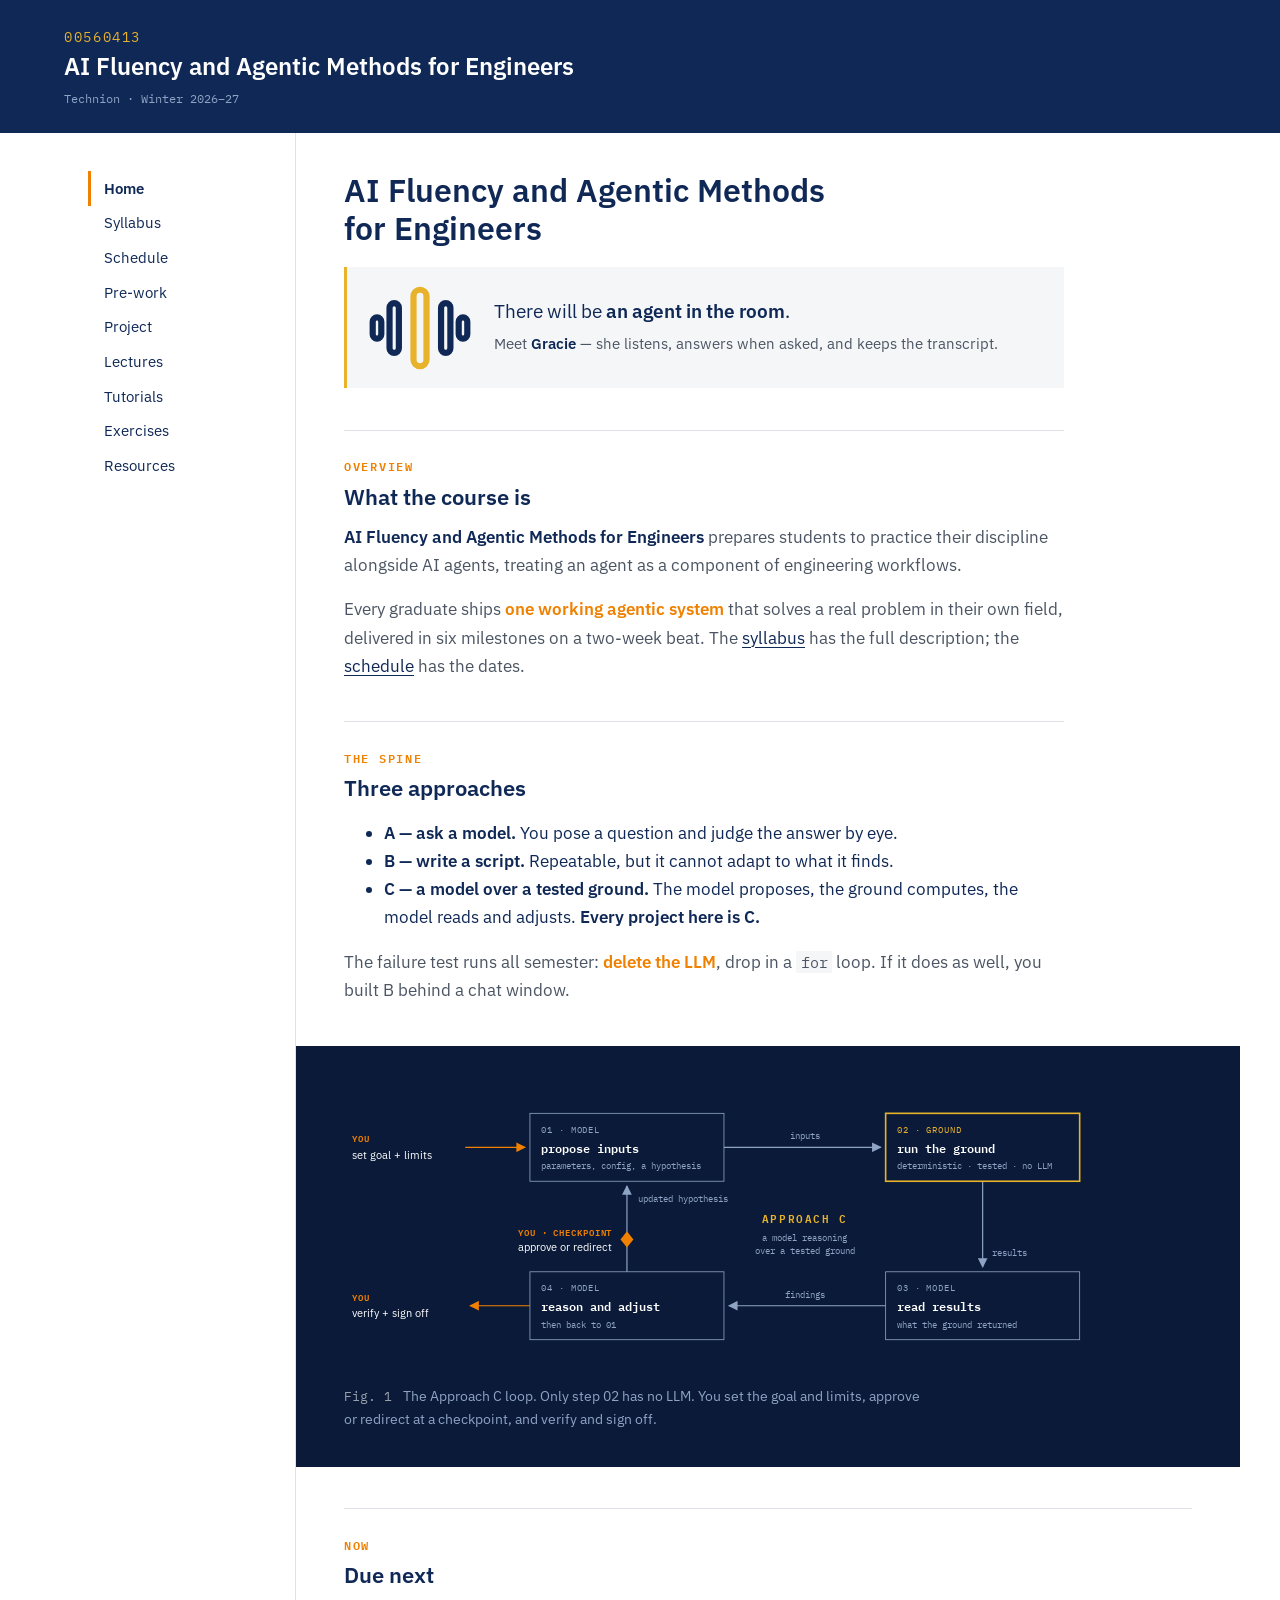
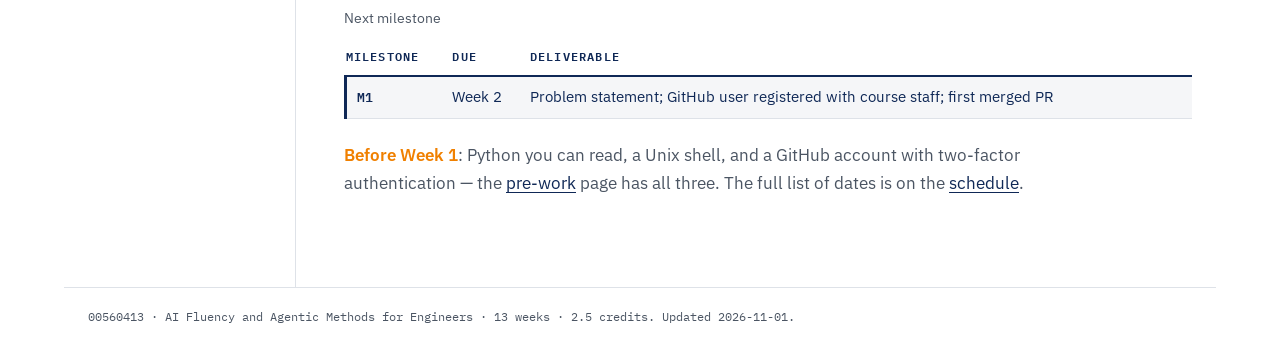
==== commit 02b1f498: "Publish site from course@e34737a (website branch) Generated by tools/publish_site.py after build, le" ====
--- a/index.html
+++ b/index.html
@@ -91,7 +91,7 @@
 </main>
 </div>
 <footer>
-<p>00560413 · AI Fluency and Agentic Methods for Engineers · 13 weeks · 2.5 credits. Updated 2026-10-31.</p>
+<p>00560413 · AI Fluency and Agentic Methods for Engineers · 13 weeks · 2.5 credits. Updated 2026-11-01.</p>
 </footer>
 </body>
 </html>
